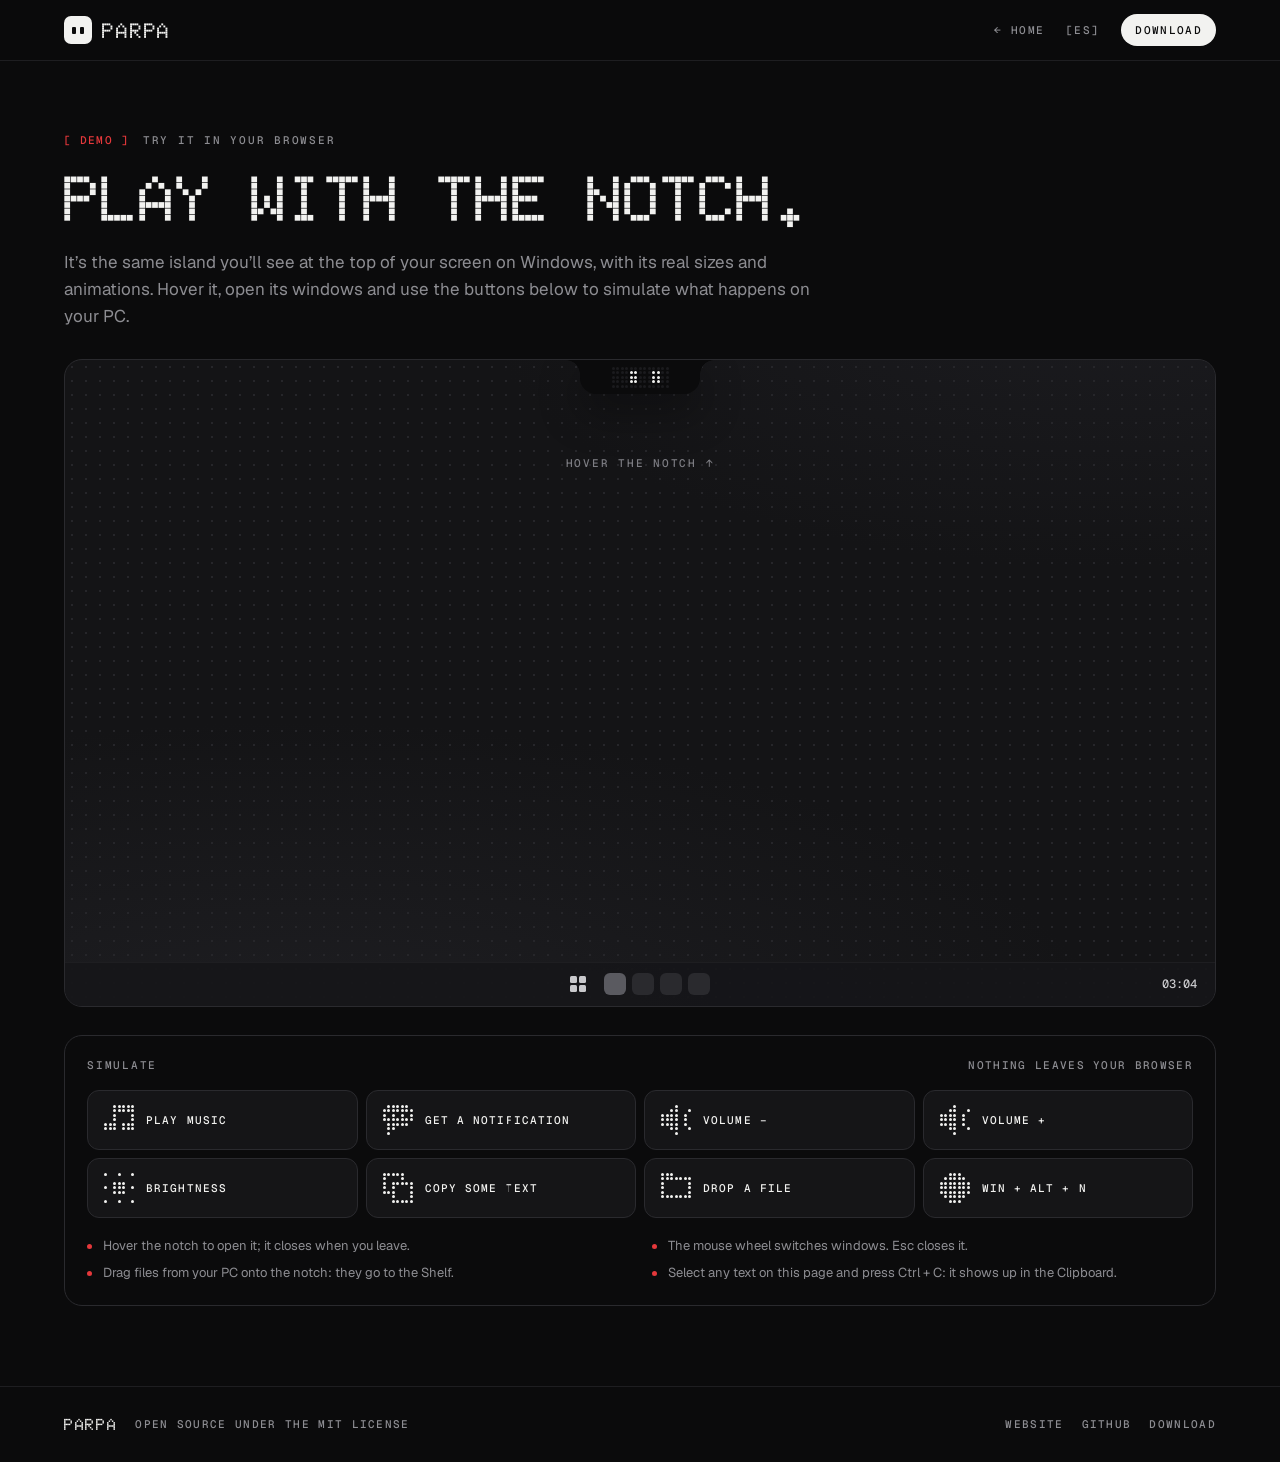
==== site/demo.html @ c59a9720 "Web: demo interactiva del notch (demo.html) Un escritorio con el notch que se puede usar en el naveg" ====
<!DOCTYPE html>
<html lang="es">
<head>
<meta charset="utf-8">
<meta name="viewport" content="width=device-width, initial-scale=1">
<title>Parpa · demo</title>
<meta name="description" content="Prueba Parpa en el navegador: pasa el ratón por el notch, abre sus ventanas y simula música, avisos y volumen.">
<meta name="theme-color" content="#0b0b0c">
<link rel="icon" href="assets/app.ico" sizes="any">
<link rel="icon" href="assets/app-32.png" type="image/png">
<link rel="preload" href="assets/fonts/Doto-Variable.ttf" as="font" type="font/ttf" crossorigin>
<link rel="preload" href="assets/fonts/GeistMono-Variable.ttf" as="font" type="font/ttf" crossorigin>
<link rel="stylesheet" href="styles.css">
<link rel="stylesheet" href="demo.css">
</head>
<body class="demo-body">

<header class="top">
  <div class="wrap top-row">
    <a class="brand" href="./" aria-label="Parpa"><span class="logo"><i></i><i></i></span><span class="wordmark">PARPA</span></a>
    <nav>
      <a class="anchor" href="./" data-t="nav_back">← INICIO</a>
      <button class="lang" type="button" id="lang">[EN]</button>
      <a class="pill" href="./#descargar" data-t="nav_download">DESCARGAR</a>
    </nav>
  </div>
</header>

<main class="wrap demo-main">
  <div class="demo-intro">
    <div class="section-head"><span class="index">[ DEMO ]</span><span class="eyebrow" data-t="eyebrow">PRUÉBALO EN EL NAVEGADOR</span></div>
    <h1 class="demo-title" data-t="title">Juega con el notch.</h1>
    <p class="demo-lead" data-t="lead">Es la misma isla que verás arriba de tu pantalla en Windows, con sus medidas y animaciones. Pasa el ratón por encima, abre sus ventanas y usa los botones de abajo para simular lo que pasa en tu PC.</p>
  </div>

  <div class="desk" id="desk">
    <div class="wallpaper"></div>
    <div class="hint" id="hint"><span data-t="hint">PASA EL RATÓN POR EL NOTCH</span> ↑</div>

    <div class="n-wrap" id="nwrap">
      <div class="n-hit" id="nhit"></div>
      <div class="n-shape" id="nshape">
        <div class="n-ear n-ear-l"></div>
        <div class="n-ear n-ear-r"></div>
        <div class="n-body" id="nbody"><div class="n-content" id="ncontent"></div></div>
      </div>
    </div>

    <div class="dropzone" id="dropzone"></div>
    <div class="flash" id="flash"></div>

    <div class="taskbar-d">
      <span class="tb-start"><i></i><i></i><i></i><i></i></span>
      <span class="tb-apps"><i class="on"></i><i></i><i></i><i></i></span>
      <span class="tb-clock" id="tbclock">20:30</span>
    </div>
  </div>

  <div class="panel">
    <div class="panel-head">
      <span class="eyebrow" data-t="simulate">SIMULAR</span>
      <span class="mono-s" data-t="local">NADA SALE DE TU NAVEGADOR</span>
    </div>
    <div class="panel-grid">
      <button class="sim" data-sim="music"><span class="g" data-g="musica"></span><span id="sim-music" data-t="sim_play">PONER MÚSICA</span></button>
      <button class="sim" data-sim="notify"><span class="g" data-g="mensaje"></span><span data-t="sim_notify">RECIBIR UN AVISO</span></button>
      <button class="sim" data-sim="voldown"><span class="g" data-g="sonido"></span><span data-t="sim_voldown">VOLUMEN −</span></button>
      <button class="sim" data-sim="volup"><span class="g" data-g="sonido"></span><span data-t="sim_volup">VOLUMEN +</span></button>
      <button class="sim" data-sim="bright"><span class="g" data-g="brillo"></span><span data-t="sim_bright">BRILLO</span></button>
      <button class="sim" data-sim="copy"><span class="g" data-g="copias"></span><span data-t="sim_copy">COPIAR UN TEXTO</span></button>
      <button class="sim" data-sim="file"><span class="g" data-g="bandeja"></span><span data-t="sim_file">SOLTAR UN ARCHIVO</span></button>
      <button class="sim" data-sim="toggle"><span class="g" data-g="inicio"></span><span data-t="sim_toggle">WIN + ALT + N</span></button>
    </div>
    <ul class="tips">
      <li data-t="tip1">Pasa el ratón por el notch para abrirlo; al salir se cierra.</li>
      <li data-t="tip2">La rueda del ratón cambia de ventana. Esc lo cierra.</li>
      <li data-t="tip3">Arrastra archivos de tu PC hasta el notch: van a la Bandeja.</li>
      <li data-t="tip4">Selecciona cualquier texto de esta página y pulsa Ctrl + C: aparecerá en el Portapapeles.</li>
    </ul>
  </div>
</main>

<footer>
  <div class="wrap footer-row">
    <span class="wordmark">PARPA</span>
    <span class="mono-s" data-t="footer">CÓDIGO ABIERTO CON LICENCIA MIT</span>
    <span class="spacer"></span>
    <a href="./" data-t="footer_home">WEB</a>
    <a href="https://github.com/Xzorez/Parpa">GITHUB</a>
    <a href="./#descargar" data-t="footer_download">DESCARGAR</a>
  </div>
</footer>

<script src="demo.js"></script>
</body>
</html>
---- site/styles.css ----
/* Web de Parpa: estilo de la app (fondo casi negro, matriz de puntos, mono en mayúsculas, rojo solo para lo vivo). */

@font-face { font-family: Geist; src: url(assets/fonts/Geist-Variable.ttf) format("truetype"); font-weight: 100 900; font-display: swap; }
@font-face { font-family: "Geist Mono"; src: url(assets/fonts/GeistMono-Variable.ttf) format("truetype"); font-weight: 100 900; font-display: swap; }
@font-face { font-family: Doto; src: url(assets/fonts/Doto-Variable.ttf) format("truetype"); font-weight: 100 900; font-display: swap; }

/* Tokens oscuros de data/tokens.json */
:root {
  --bg: #0b0b0c;
  --card: #151517;
  --divider: #1e1e21;
  --glyph-off: #1d1d20;
  --border: #2a2a2e;
  --dot: #3a3a3f;
  --tertiary: #5a5a60;
  --muted: #7d7d83;
  --secondary: #8d8d92;
  --soft: #c9c9cc;
  --primary: #f2f2f0;
  --accent: #e5383b;
  --success: oklch(0.78 0.14 150);
  --mono: "Geist Mono", ui-monospace, monospace;
  --dots: Doto, ui-monospace, monospace;
  --ease: cubic-bezier(.3, 1.2, .5, 1);
}

* { box-sizing: border-box; }
html { scroll-behavior: smooth; scroll-padding-top: 72px; }
body { margin: 0; background: var(--bg); color: var(--primary); font-family: Geist, "Segoe UI Variable", system-ui, sans-serif; -webkit-font-smoothing: antialiased; }
a { color: inherit; text-decoration: none; }
::selection { background: var(--accent); color: var(--primary); }
a:focus-visible, button:focus-visible { outline: 1px solid var(--primary); outline-offset: 4px; }

.wrap { max-width: 1200px; width: 100%; margin: 0 auto; padding-left: 24px; padding-right: 24px; }
.mono-s { font: 500 11px var(--mono); letter-spacing: .12em; text-transform: uppercase; color: var(--secondary); }
.spacer { flex: 1; }
.dotgrid { background-image: radial-gradient(circle, var(--glyph-off) 1.2px, transparent 1.6px); background-size: 16px 16px; }

/* Botones píldora */
.buttons { display: flex; flex-wrap: wrap; gap: 10px; }
.btn { font: 500 12px var(--mono); letter-spacing: .1em; padding: 15px 22px; border-radius: 999px; border: 1px solid transparent; transition: background .2s, color .2s, border-color .2s; }
.btn-light { background: var(--primary); color: var(--bg); }
.btn-light:hover { background: var(--soft); }
.btn-line { border-color: var(--border); color: var(--primary); }
.btn-line:hover { border-color: var(--primary); }
.btn-dark { background: var(--bg); color: var(--primary); }
.btn-dark:hover { background: #2a2a2e; }
.btn-line-dark { border-color: #cfccc4; color: var(--bg); }
.btn-line-dark:hover { border-color: var(--bg); }

/* Cabecera */
.top { position: sticky; top: 0; z-index: 10; background: rgba(11, 11, 12, .86); backdrop-filter: blur(12px); -webkit-backdrop-filter: blur(12px); border-bottom: 1px solid var(--divider); }
.top-row { height: 60px; display: flex; align-items: center; gap: 16px; }
.brand { display: flex; align-items: center; gap: 10px; margin-right: auto; }
.logo { width: 28px; height: 28px; border-radius: 7px; background: var(--primary); display: flex; align-items: center; justify-content: center; gap: 4px; }
.logo i { width: 4px; height: 7px; border-radius: 1px; background: var(--bg); }
.wordmark { font: 900 21px var(--dots); letter-spacing: .04em; }
nav { display: flex; align-items: center; gap: 22px; font: 500 11px var(--mono); letter-spacing: .12em; color: var(--secondary); }
nav .anchor:hover, .lang:hover { color: var(--primary); }
.lang { background: none; border: 0; padding: 0; font: inherit; letter-spacing: inherit; color: inherit; cursor: pointer; }
nav .pill { padding: 9px 14px; border-radius: 999px; background: var(--primary); color: var(--bg); }
nav .pill:hover { background: var(--soft); }

/* Portada */
.hero { border-bottom: 1px solid var(--divider); }
.hero-grid { padding-top: clamp(48px, 8vw, 96px); padding-bottom: 48px; display: grid; grid-template-columns: minmax(0, 1fr) minmax(0, 1.05fr); gap: clamp(32px, 5vw, 64px); align-items: center; }
.hero-text { display: flex; flex-direction: column; gap: 24px; }
.tag { display: inline-flex; align-items: center; gap: 10px; font: 500 11px var(--mono); letter-spacing: .14em; color: var(--secondary); }
.tag span:last-child { text-wrap: balance; }
.live { width: 7px; height: 7px; border-radius: 50%; background: var(--accent); box-shadow: 0 0 10px var(--accent); animation: blink 1.6s steps(1) infinite; }
@keyframes blink { 50% { opacity: .25; } }
h1 { margin: 0; font: 900 clamp(40px, 5.6vw, 76px)/.98 var(--dots); letter-spacing: -.01em; text-transform: uppercase; text-wrap: balance; }
.lead { margin: 0; max-width: 520px; font-size: clamp(16px, 1.4vw, 18px); line-height: 1.55; color: var(--secondary); text-wrap: pretty; }

/* Demo: escritorio oscuro con el notch */
.demo { display: flex; flex-direction: column; gap: 14px; }
.try { margin-left: auto; padding: 7px 12px; border-radius: 999px; border: 1px solid var(--border); font: 500 10px var(--mono); letter-spacing: .12em; color: var(--primary); white-space: nowrap; transition: border-color .2s, background .2s; }
.try:hover { border-color: var(--accent); background: var(--card); }
.frame { background: #000; border: 1px solid var(--border); border-radius: 20px; padding: 10px; }
.screen { position: relative; aspect-ratio: 16 / 10; border-radius: 12px; overflow: hidden; background-color: #1c1c1f; background-image: radial-gradient(circle, #2e2e33 1px, transparent 1.4px); background-size: 12px 12px; }
.notch { position: absolute; top: 0; left: 50%; transform: translateX(-50%) scale(var(--scale, 1)); transform-origin: 50% 0; width: 120px; height: 34px; transition: all .45s var(--ease); }
.ear { position: absolute; top: 0; width: 16px; height: 14px; }
.ear-l { left: -14px; background: radial-gradient(circle 14px at 0 100%, transparent 13.5px, var(--bg) 14px); }
.ear-r { right: -14px; background: radial-gradient(circle 14px at 100% 100%, transparent 13.5px, var(--bg) 14px); }
.body { position: absolute; inset: 0; background: var(--bg); color: var(--primary); border-radius: 0 0 16px 16px; overflow: hidden; text-align: left; transition: border-radius .45s var(--ease); box-shadow: 0 0 0 1px #1a1a1d; }
.state[hidden] { display: none !important; }
.state { animation: fade .3s ease-out both; }
@keyframes fade { from { opacity: 0; } to { opacity: 1; } }
.st-idle { height: 34px; display: flex; align-items: center; justify-content: center; }
.st-music { height: 34px; display: flex; align-items: center; gap: 10px; padding: 0 14px 2px 12px; white-space: nowrap; }
.st-peek { width: 420px; padding: 10px 16px 12px; display: flex; flex-direction: column; gap: 8px; }
.st-osd { height: 40px; display: flex; align-items: center; gap: 12px; padding: 0 16px 2px; white-space: nowrap; }
.grid { display: grid; }
.grid i { display: block; border-radius: 50%; }
.g13 { grid-template-columns: repeat(13, 3px); gap: 1.5px; }
.g13 i { width: 3px; height: 3px; }
.g7s { grid-template-columns: repeat(7, 2px); gap: 1px; }
.g7s i { width: 2px; height: 2px; }
.g7l { grid-template-columns: repeat(7, 5px); gap: 2px; }
.g7l i { width: 5px; height: 5px; }
.label { font: 500 10px var(--mono); letter-spacing: .1em; }
.muted { color: var(--secondary); }
.flex1 { flex: 1; }
.eq { display: flex; gap: 2px; align-items: flex-end; height: 12px; }
.eq i { width: 3px; border-radius: 1px; background: var(--primary); transition: height .15s; }
.peek-head { display: flex; align-items: center; gap: 10px; }
.peek-when { font: 9px var(--mono); color: var(--tertiary); }
.peek-text { font-size: 13px; line-height: 1.35; }
.peek-actions { display: flex; gap: 6px; justify-content: flex-end; }
.chip { font: 500 10px var(--mono); letter-spacing: .06em; padding: 6px 10px; border-radius: 999px; border: 1px solid var(--border); color: var(--secondary); }
.chip-on { background: var(--primary); border-color: var(--primary); color: var(--bg); }
.osd-text { display: flex; flex-direction: column; gap: 1px; }
.osd-sub { font: 9px var(--mono); color: var(--secondary); }
.bars { flex: 1; display: flex; gap: 3px; align-items: flex-end; justify-content: flex-end; }
.bars i { width: 4px; border-radius: 2px; }
.osd-value { font: 700 15px var(--dots); min-width: 40px; text-align: right; }
.taskbar { position: absolute; left: 0; right: 0; bottom: 0; height: 9%; min-height: 26px; background: rgba(20, 20, 22, .92); border-top: 1px solid var(--divider); display: flex; align-items: center; justify-content: center; gap: 6px; }
.taskbar i { width: 16px; height: 16px; border-radius: 4px; background: var(--border); }
.taskbar i:first-child { background: var(--primary); }
.demo-bar { display: flex; align-items: center; justify-content: space-between; gap: 12px; }
.dots { display: flex; gap: 6px; }
.dot { height: 6px; width: 6px; border-radius: 3px; background: var(--border); cursor: pointer; transition: width .3s var(--ease), background .3s; border: 0; padding: 0; }
.dot:hover { background: var(--tertiary); }
.dot.on { width: 22px; background: var(--accent); }

/* Franja de datos que se desliza en bucle (la pista se duplica en app.js) */
.ticker { position: relative; overflow: hidden; border-top: 1px solid var(--divider); background: var(--bg); -webkit-mask-image: linear-gradient(90deg, transparent, #000 8%, #000 92%, transparent); mask-image: linear-gradient(90deg, transparent, #000 8%, #000 92%, transparent); }
.ticker-track { display: flex; width: max-content; animation: marquee 48s linear infinite; }
.ticker:hover .ticker-track { animation-play-state: paused; }
.ticker-track > span { padding: 17px 36px; font: 500 11px var(--mono); letter-spacing: .14em; color: var(--muted); white-space: nowrap; border-right: 1px solid var(--divider); }
@keyframes marquee { to { transform: translateX(-50%); } }

/* Rejilla de puntos de la portada (canvas) */
.hero { position: relative; overflow: hidden; }
.field { position: absolute; inset: 0; width: 100%; height: 100%; display: block; }
.hero-grid, .ticker { position: relative; z-index: 1; }

/* Progreso del estado de la demo: el punto rojo se llena mientras dura */
.dot.on { position: relative; overflow: hidden; background: #3a1416; }
.dot.on::after { content: ""; position: absolute; inset: 0; background: var(--accent); transform-origin: left; animation: fill 2.6s linear both; }
.dots.paused .dot.on::after { animation: none; }
@keyframes fill { from { transform: scaleX(0); } to { transform: scaleX(1); } }

/* Entradas al hacer scroll */
.reveal { opacity: 0; transform: translateY(22px); transition: opacity .8s cubic-bezier(.2, .8, .2, 1), transform .8s cubic-bezier(.2, .8, .2, 1); transition-delay: var(--d, 0ms); }
.reveal.in { opacity: 1; transform: none; }

/* Glifos: cada punto se enciende con su propio retraso */
.g7l i { transition: background-color .18s ease; }
.app-icon .grid i, .logo i { transition: transform .12s ease; }
.blink .grid i, .logo.blink i { transform: scaleY(.15); }

/* Cursor de los titulares mientras se "descifran" */
.decoding::after { content: "_"; display: inline-block; width: 0; overflow: visible; color: var(--accent); animation: blink .5s steps(1) infinite; }

/* Secciones */
.section { padding: clamp(72px, 10vw, 120px) 0; border-bottom: 1px solid var(--divider); }
.section-head { display: flex; align-items: center; gap: 14px; margin-bottom: 20px; }
.index { font: 500 11px var(--mono); letter-spacing: .1em; color: var(--accent); }
.eyebrow { font: 500 11px var(--mono); letter-spacing: .16em; color: var(--secondary); }
h2 { margin: 0; max-width: 820px; font: 900 clamp(32px, 4.4vw, 58px)/1 var(--dots); text-transform: uppercase; letter-spacing: -.005em; text-wrap: balance; }
.section-lead { margin: 22px 0 0; max-width: 640px; font-size: 17px; line-height: 1.6; color: var(--secondary); text-wrap: pretty; }

/* Funciones: rejilla con líneas de 1 px */
.cells { margin-top: 56px; display: grid; grid-template-columns: repeat(3, 1fr); border-top: 1px solid var(--border); border-left: 1px solid var(--border); }
.cell { padding: 28px; border-right: 1px solid var(--border); border-bottom: 1px solid var(--border); display: flex; flex-direction: column; gap: 12px; transition: background .25s; }
.cell:hover { background: var(--card); }
.cell-top { display: flex; justify-content: space-between; align-items: flex-start; padding-bottom: 36px; }
.num { font: 500 11px var(--mono); letter-spacing: .1em; color: var(--tertiary); }
.cell h3 { margin: 0; font: 600 19px Geist, sans-serif; letter-spacing: -.01em; }
.cell p { margin: 0; font-size: 14px; line-height: 1.55; color: var(--secondary); text-wrap: pretty; }

/* Privacidad: los ceros en matriz de puntos */
.section-alt { background-color: #08080a; }
.zeros { margin-top: 56px; display: grid; grid-template-columns: repeat(4, 1fr); gap: 1px; background: var(--border); border: 1px solid var(--border); }
.zero { background: #08080a; padding: 28px; display: flex; flex-direction: column; gap: 10px; }
.big { font: 900 clamp(72px, 9vw, 120px)/.9 var(--dots); color: var(--primary); }
.big small { font-size: .45em; color: var(--secondary); }
.zero-title { font: 500 12px var(--mono); letter-spacing: .14em; margin-top: 6px; }
.zero-desc { font-size: 14px; line-height: 1.5; color: var(--secondary); }
.text-link { display: inline-block; margin-top: 28px; font: 500 11px var(--mono); letter-spacing: .14em; color: var(--secondary); border-bottom: 1px solid var(--border); padding-bottom: 4px; transition: color .2s, border-color .2s; }
.text-link:hover { color: var(--primary); border-color: var(--primary); }

/* Ficha técnica */
.specs-grid { display: grid; grid-template-columns: minmax(0, .9fr) minmax(0, 1.1fr); gap: 48px; align-items: start; }
.specs { margin: 0; border-top: 1px solid var(--border); }
.specs div { display: grid; grid-template-columns: 160px 1fr; gap: 16px; padding: 16px 0; border-bottom: 1px solid var(--border); }
.specs dt { font: 500 11px var(--mono); letter-spacing: .14em; color: var(--tertiary); padding-top: 3px; }
.specs dd { margin: 0; font-size: 15px; line-height: 1.5; }
kbd { font: 500 12px var(--mono); padding: 2px 7px; border: 1px solid var(--border); border-bottom-width: 2px; border-radius: 5px; background: var(--card); }

/* Descarga: tarjeta clara, el único bloque invertido */
#descargar { border-bottom: 0; }
.download { background: var(--primary); color: var(--bg); border-radius: 28px; padding: clamp(32px, 6vw, 72px); display: flex; flex-direction: column; align-items: center; gap: 26px; text-align: center; background-image: radial-gradient(circle, #dcdad4 1.2px, transparent 1.6px); background-size: 16px 16px; }
.download-head { display: flex; gap: 14px; align-items: center; }
.download .eyebrow { color: #6b675f; }
.app-icon { width: 92px; height: 92px; border-radius: 22%; background: var(--bg); display: flex; align-items: center; justify-content: center; box-shadow: 0 20px 50px rgba(0, 0, 0, .25); }
.app-icon .grid { width: 56%; grid-template-columns: repeat(7, 1fr); gap: 6%; }
.app-icon .grid i { aspect-ratio: 1; }
.download h2 { color: var(--bg); text-align: center; }
.download .buttons { justify-content: center; }
.terminal { display: flex; align-items: center; gap: 12px; flex-wrap: wrap; justify-content: center; }
.terminal .mono-s { color: #6b675f; }
.copy { display: flex; align-items: center; gap: 12px; background: var(--bg); color: var(--primary); border: 0; border-radius: 12px; padding: 12px 16px; cursor: pointer; font: 500 14px var(--mono); }
.prompt { color: var(--accent); }
.copy-state { font: 500 10px var(--mono); letter-spacing: .1em; color: var(--secondary); transition: color .2s; }
.copy.done .copy-state { color: var(--success); }
.note { margin: 0; max-width: 560px; font-size: 13px; line-height: 1.55; color: #6b675f; text-wrap: pretty; }

/* Pie */
footer { border-top: 1px solid var(--divider); }
.footer-row { padding-top: 28px; padding-bottom: 28px; display: flex; flex-wrap: wrap; align-items: center; gap: 18px; font: 500 11px var(--mono); letter-spacing: .12em; color: var(--secondary); }
.footer-row a:hover { color: var(--primary); }
.footer-row .wordmark { font-size: 16px; color: var(--primary); letter-spacing: .04em; }

/* Tablet y móvil */
@media (max-width: 900px) {
  .hero-grid, .specs-grid { grid-template-columns: 1fr; }
  .cells { grid-template-columns: repeat(2, 1fr); }
  .zeros { grid-template-columns: repeat(2, 1fr); }
}
@media (max-width: 600px) {
  nav { gap: 14px; }
  nav .anchor { display: none; }
  .cells, .zeros { grid-template-columns: 1fr; }
  .cell { min-height: 0; }
  .specs div { grid-template-columns: 1fr; gap: 4px; }
  .ticker-track > span { padding: 15px 24px; }
}

@media (prefers-reduced-motion: reduce) {
  html { scroll-behavior: auto; }
  .notch, .body, .eq i, .dot, .state, .live, .ticker-track, .dot.on::after, .reveal { transition: none; animation: none; }
  .reveal { opacity: 1; transform: none; }
  .ticker-track { flex-wrap: wrap; width: auto; }
}
---- site/demo.css ----
/* Demo interactiva del notch: medidas, radios y tiempos de data/tokens.json. */

.demo-main { padding-top: clamp(40px, 6vw, 72px); padding-bottom: 80px; display: flex; flex-direction: column; gap: 28px; }
.demo-intro { max-width: 760px; }
.demo-title { margin: 0; font: 900 clamp(36px, 5vw, 64px)/1 var(--dots); text-transform: uppercase; }
.demo-lead { margin: 18px 0 0; font-size: 17px; line-height: 1.6; color: var(--secondary); text-wrap: pretty; }

/* Escritorio */
.desk { position: relative; width: 100%; aspect-ratio: 16 / 9; min-height: 560px; border: 1px solid var(--border); border-radius: 18px; overflow: hidden; background: #141416; user-select: none; }
.wallpaper { position: absolute; inset: 0; background-image: radial-gradient(circle, #26262a 1.1px, transparent 1.5px), radial-gradient(120% 90% at 20% 110%, #1f1f23 0%, transparent 60%), radial-gradient(90% 70% at 90% -10%, #1b1b1f 0%, transparent 60%); background-size: 14px 14px, auto, auto; }
.hint { position: absolute; top: 96px; left: 50%; transform: translateX(-50%); font: 500 11px var(--mono); letter-spacing: .16em; color: var(--muted); white-space: nowrap; transition: opacity .4s; animation: nudge 1.8s ease-in-out infinite; }
.hint.gone { opacity: 0; pointer-events: none; }
@keyframes nudge { 50% { transform: translate(-50%, -6px); } }
.taskbar-d { position: absolute; left: 0; right: 0; bottom: 0; height: 44px; background: rgba(22, 22, 25, .9); border-top: 1px solid var(--divider); display: flex; align-items: center; justify-content: center; }
.tb-start, .tb-apps { display: flex; gap: 6px; }
.tb-start { display: grid; grid-template-columns: repeat(2, 7px); gap: 2px; margin-right: 18px; }
.tb-start i { width: 7px; height: 7px; border-radius: 1.5px; background: var(--soft); }
.tb-apps i { width: 22px; height: 22px; border-radius: 6px; background: var(--border); }
.tb-apps i.on { background: var(--tertiary); }
.tb-clock { position: absolute; right: 18px; font: 500 12px var(--mono); color: var(--soft); }
.flash { position: absolute; left: 50%; bottom: 64px; transform: translate(-50%, 10px); padding: 9px 14px; border-radius: 999px; background: var(--primary); color: var(--bg); font: 500 11px var(--mono); letter-spacing: .1em; opacity: 0; pointer-events: none; transition: opacity .25s, transform .25s; white-space: nowrap; }
.flash.on { opacity: 1; transform: translate(-50%, 0); }
.dropzone { position: absolute; inset: 0; pointer-events: none; border: 2px dashed transparent; border-radius: 18px; transition: border-color .2s; }
.desk.dragging .dropzone { border-color: var(--border); }

/* Notch: forma, orejas cóncavas y contenido anclado arriba */
.n-wrap { position: absolute; top: 0; left: 50%; transform: translateX(-50%) scale(var(--ns, 1)); transform-origin: 50% 0; z-index: 2; }
.n-shape { position: relative; width: 120px; height: 34px; transition: width .45s cubic-bezier(.3, 1.2, .5, 1), height .45s cubic-bezier(.3, 1.2, .5, 1); }
.n-hit { position: absolute; left: -20px; right: -20px; top: 0; bottom: -6px; }
.n-ear { position: absolute; top: 0; width: 16px; height: 14px; }
.n-ear-l { left: -14px; background: radial-gradient(circle 14px at 0 100%, transparent 13.5px, var(--bg) 14px); }
.n-ear-r { right: -14px; background: radial-gradient(circle 14px at 100% 100%, transparent 13.5px, var(--bg) 14px); }
.n-body { position: absolute; inset: 0; background: var(--bg); color: var(--primary); border-radius: 0 0 16px 16px; overflow: hidden; transition: border-radius .45s cubic-bezier(.3, 1.2, .5, 1); box-shadow: 0 18px 40px rgba(0, 0, 0, .35); }
.n-content { position: absolute; top: 0; left: 50%; transform: translateX(-50%); }
.n-content.enter { animation: nfade .27s ease-out .18s both; }
@keyframes nfade { from { opacity: 0; transform: translateX(-50%) scale(.97); } to { opacity: 1; transform: translateX(-50%); } }

/* Glifos de puntos */
.gl { display: grid; grid-template-columns: repeat(7, var(--d)); gap: var(--g); }
.gl i { width: var(--d); height: var(--d); border-radius: 50%; }
.gl-s { --d: 2px; --g: 1px; }
.gl-m { --d: 3px; --g: 1.5px; }
.gl-l { --d: 4px; --g: 2px; }
.mascot { display: grid; grid-template-columns: repeat(13, 3px); gap: 1.5px; }
.mascot i { width: 3px; height: 3px; border-radius: 50%; background: #1b1b1e; }

/* Cerrado */
.c-idle { height: 34px; display: flex; align-items: center; justify-content: center; }
.c-row { height: 34px; display: flex; align-items: center; gap: 10px; padding: 0 14px 2px 12px; white-space: nowrap; }
.c-label { font: 500 10px var(--mono); letter-spacing: .1em; flex: 1; overflow: hidden; text-overflow: ellipsis; }
.c-sub { color: var(--secondary); }
.c-time { font: 700 14px var(--dots); }
.eq { display: flex; gap: 2px; align-items: flex-end; height: 12px; }
.eq i { width: 3px; border-radius: 1px; background: var(--primary); transition: height .15s; }
.c-min { height: 24px; display: flex; align-items: center; justify-content: center; }
.c-min i { width: 26px; height: 3px; border-radius: 2px; background: var(--border); }

/* Aviso */
.peek { padding: 10px 16px 12px; display: flex; flex-direction: column; gap: 8px; position: relative; height: 112px; }
.peek-h { display: flex; align-items: center; gap: 10px; }
.peek-h .c-label { color: var(--secondary); }
.peek-when { font: 9px var(--mono); color: var(--tertiary); }
.peek-b { font-size: 13px; line-height: 1.35; overflow: hidden; display: -webkit-box; -webkit-line-clamp: 2; -webkit-box-orient: vertical; }
.peek-a { display: flex; gap: 6px; justify-content: flex-end; margin-top: auto; }
.peek-bar { position: absolute; left: 16px; right: 16px; bottom: 0; height: 2px; background: var(--divider); overflow: hidden; }
.peek-bar i { position: absolute; inset: 0; background: var(--tertiary); transform-origin: left; animation: shrink var(--dur, 4.5s) linear both; }
.peek:hover .peek-bar i { animation-play-state: paused; }
@keyframes shrink { from { transform: scaleX(1); } to { transform: scaleX(0); } }

/* Píldoras dentro del notch */
.np { font: 500 10px var(--mono); letter-spacing: .06em; padding: 6px 10px; border-radius: 999px; border: 1px solid var(--border); background: transparent; color: var(--primary); cursor: pointer; transition: background .2s, transform .12s; }
.np:hover { background: var(--glyph-off); }
.np:active { transform: scale(.96); }
.np-on { background: var(--primary); border-color: var(--primary); color: var(--bg); }
.np-on:hover { background: var(--soft); }

/* Volumen / brillo */
.osd { height: 40px; display: flex; align-items: center; gap: 12px; padding: 0 16px 2px; white-space: nowrap; }
.osd-t { display: flex; flex-direction: column; gap: 1px; }
.osd-t span:last-child { font: 9px var(--mono); color: var(--secondary); }
.osd-bars { flex: 1; display: flex; gap: 3px; align-items: flex-end; justify-content: flex-end; }
.osd-bars i { width: 4px; border-radius: 2px; background: var(--border); transition: background .12s; }
.osd-bars i.on { background: var(--primary); }
.osd-v { font: 700 15px var(--dots); min-width: 42px; text-align: right; }

/* Soltar */
.drop { height: 84px; display: flex; align-items: center; justify-content: center; gap: 16px; }
.drop-t { display: flex; flex-direction: column; gap: 3px; }
.drop-t span:first-child { font: 500 11px var(--mono); letter-spacing: .12em; }
.drop-t span:last-child { font: 9px var(--mono); letter-spacing: .1em; color: var(--secondary); }

/* Abierto: cabecera */
.open { padding: 14px 18px 16px; display: flex; flex-direction: column; gap: 12px; }
.o-head { display: grid; grid-template-columns: 1fr auto 1fr; align-items: center; height: 20px; }
.o-title { display: flex; align-items: center; gap: 9px; font: 500 10px var(--mono); letter-spacing: .12em; }
.o-title .count { color: var(--secondary); margin-left: 4px; }
.o-menu { width: 30px; height: 22px; border-radius: 999px; border: 0; background: transparent; display: flex; align-items: center; justify-content: center; cursor: pointer; transition: background .2s; }
.o-menu:hover, .o-menu.on { background: var(--glyph-off); }
.o-clock { justify-self: end; font: 700 15px var(--dots); color: var(--soft); }

/* Tarjetas de Inicio */
.cards { display: grid; grid-template-columns: 1.5fr 1fr 1fr; gap: 8px; height: 122px; }
.card { background: var(--card); border-radius: 14px; padding: 11px 12px; display: flex; flex-direction: column; gap: 6px; min-width: 0; }
.card-l { font: 500 9px var(--mono); letter-spacing: .12em; color: var(--secondary); }
.m-top { display: flex; gap: 10px; align-items: center; }
.m-art { width: 42px; height: 42px; border-radius: 8px; flex: none; background: var(--art, linear-gradient(135deg, #e5383b, #6b1d2a)); display: flex; align-items: center; justify-content: center; }
.m-txt { min-width: 0; display: flex; flex-direction: column; gap: 3px; }
.m-title { font: 600 13px Geist, sans-serif; white-space: nowrap; overflow: hidden; text-overflow: ellipsis; }
.m-src { font: 500 9px var(--mono); letter-spacing: .12em; color: var(--secondary); }
.m-prog { display: flex; gap: 2px; margin-top: auto; }
.m-prog i { flex: 1; height: 3px; border-radius: 2px; background: var(--border); }
.m-prog i.on { background: var(--primary); }
.m-ctl { display: flex; align-items: center; justify-content: space-between; font: 500 9px var(--mono); color: var(--secondary); }
.m-btns { display: flex; gap: 2px; }
.m-btns button { width: 26px; height: 22px; border: 0; border-radius: 6px; background: transparent; color: var(--primary); font: 11px var(--mono); cursor: pointer; }
.m-btns button:hover { background: var(--glyph-off); }
.m-empty { margin: auto 0; display: flex; flex-direction: column; gap: 4px; }
.m-empty span:first-child { font: 600 13px Geist, sans-serif; }
.m-empty span:last-child { font-size: 11px; line-height: 1.35; color: var(--secondary); }
.f-time { font: 900 30px var(--dots); color: var(--tertiary); margin-top: 2px; }
.f-time.run { color: var(--primary); }
.card .np { align-self: flex-start; margin-top: auto; }
.s-row { display: grid; grid-template-columns: 34px 1fr 36px; align-items: center; gap: 6px; font: 500 9px var(--mono); letter-spacing: .1em; color: var(--secondary); }
.s-row b { font-weight: 500; color: var(--primary); text-align: right; }
.s-bar { display: flex; gap: 2px; }
.s-bar i { width: 3px; height: 3px; border-radius: 50%; background: var(--border); }
.s-bar i.on { background: var(--primary); }

/* Listas (Portapapeles, Tareas, Notas) */
.list { display: flex; flex-direction: column; overflow-y: auto; scrollbar-width: none; }
.list::-webkit-scrollbar { display: none; }
.row { display: grid; grid-template-columns: 26px 1fr auto; gap: 10px; align-items: center; min-height: 36px; padding: 0 10px; border-radius: 10px; cursor: pointer; transition: background .2s; }
.row:hover { background: var(--card); }
.row + .row { border-top: 1px solid var(--divider); }
.row:hover + .row { border-top-color: transparent; }
.idx { font: 500 10px var(--mono); color: var(--tertiary); }
.txt { font-size: 13px; white-space: nowrap; overflow: hidden; text-overflow: ellipsis; }
.meta { font: 500 9px var(--mono); letter-spacing: .1em; color: var(--tertiary); }
.done .txt { color: var(--tertiary); text-decoration: line-through; }
.check { width: 14px; height: 14px; border-radius: 50%; border: 1.5px solid var(--tertiary); }
.done .check { background: var(--success); border-color: var(--success); }
.input { width: 100%; height: 36px; border: 1px solid var(--border); border-radius: 10px; background: transparent; color: var(--primary); font: 13px Geist, sans-serif; padding: 0 12px; outline: none; transition: border-color .2s; }
.input:focus { border-color: var(--secondary); }
.input::placeholder { color: var(--tertiary); }
.empty { flex: 1; display: flex; flex-direction: column; align-items: center; justify-content: center; gap: 8px; text-align: center; border-radius: 14px; background-image: radial-gradient(circle, #2c2c31 1px, transparent 1.4px); background-size: 7px 7px; padding: 12px; }
.empty-t { font: 500 10px var(--mono); letter-spacing: .12em; }
.empty-s { font: 500 9px var(--mono); letter-spacing: .1em; color: var(--secondary); }
.allgood { font: 900 22px var(--dots); }
.green { color: var(--success); }
kbd.k { font: 500 9px var(--mono); padding: 1px 5px; border: 1px solid var(--border); border-radius: 4px; }

/* Bandeja */
.files { display: grid; grid-template-columns: repeat(4, 1fr); gap: 8px; }
.file { background: var(--card); border-radius: 12px; padding: 10px; display: flex; flex-direction: column; gap: 6px; min-width: 0; position: relative; }
.file-ext { font: 900 18px var(--dots); }
.file-n { font-size: 11px; white-space: nowrap; overflow: hidden; text-overflow: ellipsis; }
.file-s { font: 500 9px var(--mono); color: var(--secondary); }
.file-x { position: absolute; top: 6px; right: 6px; width: 18px; height: 18px; border-radius: 50%; border: 0; background: transparent; color: var(--secondary); cursor: pointer; font: 11px var(--mono); }
.file-x:hover { background: var(--border); color: var(--primary); }

/* Ajustes rápidos */
.tiles { display: grid; grid-template-columns: repeat(3, 1fr); gap: 8px; }
.tile { background: var(--card); border: 0; border-radius: 12px; padding: 11px 12px; display: flex; flex-direction: column; align-items: flex-start; gap: 10px; color: var(--primary); cursor: pointer; text-align: left; transition: background .2s, color .2s, transform .12s; }
.tile:active { transform: scale(.97); }
.tile span:nth-child(2) { font: 500 10px var(--mono); letter-spacing: .1em; }
.tile span:last-child { font: 500 9px var(--mono); letter-spacing: .1em; color: var(--secondary); }
.tile.on { background: var(--primary); color: var(--bg); }
.tile.on span:last-child { color: #5a5a60; }
.volrow { display: grid; grid-template-columns: auto 1fr auto; gap: 14px; align-items: center; background: var(--card); border-radius: 12px; padding: 10px 12px; }
.volrow .card-l { color: var(--primary); }
.vbars { display: flex; gap: 3px; align-items: flex-end; height: 18px; cursor: pointer; }
.vbars i { flex: 1; border-radius: 2px; background: var(--border); transition: background .12s, height .15s; }
.vbars i.on { background: var(--primary); }

/* Menú de burbujas */
.launcher { position: relative; height: 264px; }
.launcher .o-head { position: absolute; top: 14px; left: 18px; right: 18px; }
.l-pill { position: absolute; left: 50%; top: 104px; width: 116px; height: 56px; margin-left: -58px; border-radius: 999px; background: var(--card); border: 0; display: flex; align-items: center; justify-content: center; cursor: pointer; animation: pop .36s cubic-bezier(.3, 1.4, .5, 1) both; transition: background .2s; }
.l-pill:hover { background: #1c1c1f; }
.bub { position: absolute; width: 54px; height: 54px; margin: -27px 0 0 -27px; border-radius: 50%; border: 0; background: var(--card); display: flex; align-items: center; justify-content: center; cursor: pointer; animation: fly .36s cubic-bezier(.3, 1.4, .5, 1) both; animation-delay: var(--dl); transition: background .2s, transform .2s cubic-bezier(.3, 1.4, .5, 1); }
.bub:hover { background: #1c1c1f; transform: scale(1.08) translateY(-3px); }
.bub-l { position: absolute; top: 62px; left: 50%; transform: translateX(-50%); font: 500 9px var(--mono); letter-spacing: .12em; color: var(--secondary); white-space: nowrap; opacity: 0; transition: opacity .2s; pointer-events: none; }
.bub:hover .bub-l { opacity: 1; }
.badge { position: absolute; top: 4px; right: 4px; min-width: 16px; height: 16px; padding: 0 4px; border-radius: 8px; background: var(--primary); color: var(--bg); font: 700 10px var(--dots); display: flex; align-items: center; justify-content: center; }
@keyframes pop { from { transform: scale(.6); opacity: 0; } to { transform: none; opacity: 1; } }
@keyframes fly { from { transform: translate(var(--fx), var(--fy)) scale(.4); opacity: 0; } to { transform: none; opacity: 1; } }

/* Panel de simulación */
.panel { border: 1px solid var(--border); border-radius: 18px; padding: 22px; display: flex; flex-direction: column; gap: 18px; }
.panel-head { display: flex; justify-content: space-between; align-items: center; gap: 12px; flex-wrap: wrap; }
.panel-grid { display: grid; grid-template-columns: repeat(4, 1fr); gap: 8px; }
.sim { display: flex; align-items: center; gap: 12px; padding: 14px 16px; border-radius: 12px; border: 1px solid var(--border); background: var(--card); color: var(--primary); font: 500 11px var(--mono); letter-spacing: .1em; cursor: pointer; text-align: left; transition: background .2s, border-color .2s, transform .12s; }
.sim:hover { border-color: var(--secondary); }
.sim:active { transform: scale(.98); }
.sim.on { border-color: var(--accent); }
.sim .g { flex: none; }
.tips { margin: 0; padding: 0; list-style: none; display: grid; grid-template-columns: repeat(2, 1fr); gap: 8px 24px; }
.tips li { font-size: 13px; line-height: 1.5; color: var(--secondary); padding-left: 16px; position: relative; }
.tips li::before { content: ""; position: absolute; left: 0; top: 8px; width: 5px; height: 5px; border-radius: 50%; background: var(--accent); }

@media (max-width: 900px) {
  .panel-grid { grid-template-columns: repeat(2, 1fr); }
  .tips { grid-template-columns: 1fr; }
}
@media (max-width: 600px) {
  .desk { aspect-ratio: auto; height: 400px; min-height: 0; }
  .sim { padding: 12px; font-size: 10px; }
}
@media (prefers-reduced-motion: reduce) {
  .n-shape, .n-body { transition-duration: .15s; transition-timing-function: ease; }
  .n-content.enter, .bub, .l-pill, .hint { animation: none; }
}
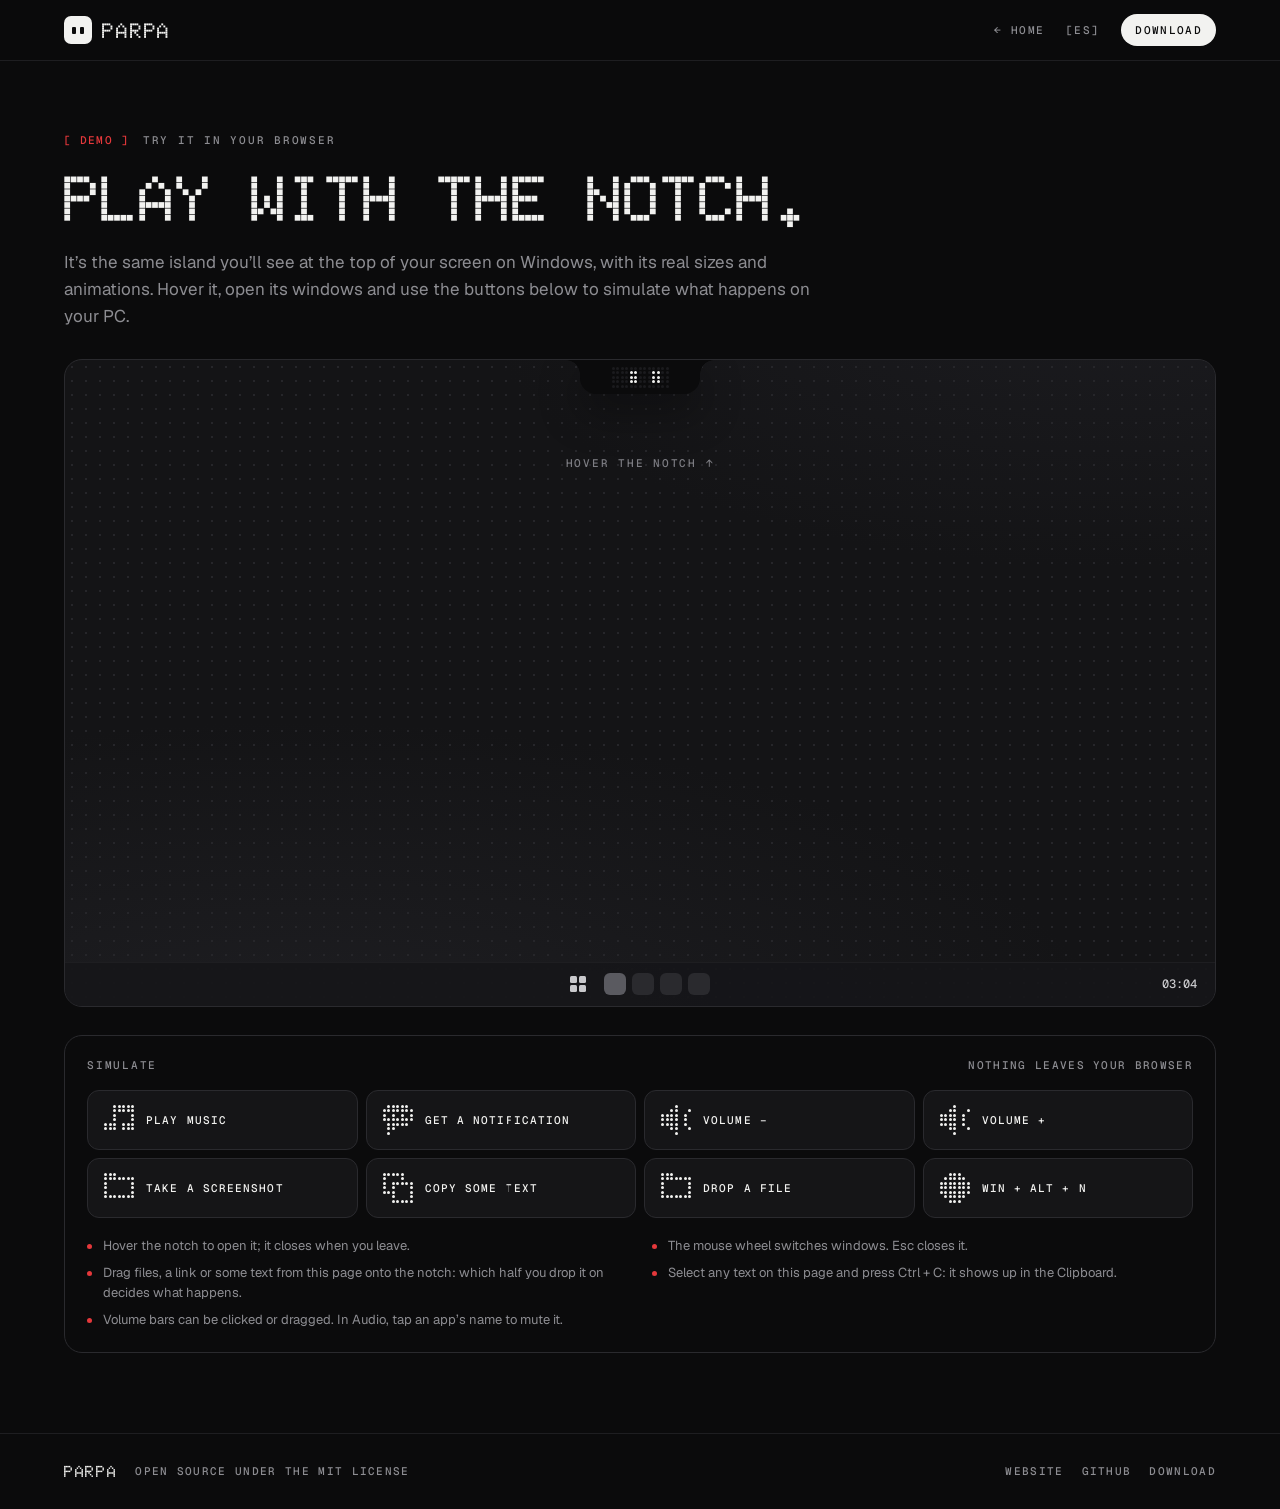
==== commit 388aca7a: "Web: novedades de la 1.0.5 y demo con Audio, volumen y acciones al soltar - Funciones: capturas y ac" ====
--- a/site/demo.html
+++ b/site/demo.html
@@ -66,7 +66,7 @@
       <button class="sim" data-sim="notify"><span class="g" data-g="mensaje"></span><span data-t="sim_notify">RECIBIR UN AVISO</span></button>
       <button class="sim" data-sim="voldown"><span class="g" data-g="sonido"></span><span data-t="sim_voldown">VOLUMEN −</span></button>
       <button class="sim" data-sim="volup"><span class="g" data-g="sonido"></span><span data-t="sim_volup">VOLUMEN +</span></button>
-      <button class="sim" data-sim="bright"><span class="g" data-g="brillo"></span><span data-t="sim_bright">BRILLO</span></button>
+      <button class="sim" data-sim="shot"><span class="g" data-g="bandeja"></span><span data-t="sim_shot">HACER UNA CAPTURA</span></button>
       <button class="sim" data-sim="copy"><span class="g" data-g="copias"></span><span data-t="sim_copy">COPIAR UN TEXTO</span></button>
       <button class="sim" data-sim="file"><span class="g" data-g="bandeja"></span><span data-t="sim_file">SOLTAR UN ARCHIVO</span></button>
       <button class="sim" data-sim="toggle"><span class="g" data-g="inicio"></span><span data-t="sim_toggle">WIN + ALT + N</span></button>
@@ -74,8 +74,9 @@
     <ul class="tips">
       <li data-t="tip1">Pasa el ratón por el notch para abrirlo; al salir se cierra.</li>
       <li data-t="tip2">La rueda del ratón cambia de ventana. Esc lo cierra.</li>
-      <li data-t="tip3">Arrastra archivos de tu PC hasta el notch: van a la Bandeja.</li>
+      <li data-t="tip3">Arrastra archivos, un enlace o un texto de esta página hasta el notch: según en qué mitad lo sueltes, hace una cosa u otra.</li>
       <li data-t="tip4">Selecciona cualquier texto de esta página y pulsa Ctrl + C: aparecerá en el Portapapeles.</li>
+      <li data-t="tip5">Las barras de volumen se pulsan o se arrastran. En Audio, toca el nombre de una app para silenciarla.</li>
     </ul>
   </div>
 </main>
--- a/site/demo.css
+++ b/site/demo.css
@@ -49,7 +49,6 @@
 .c-row { height: 34px; display: flex; align-items: center; gap: 10px; padding: 0 14px 2px 12px; white-space: nowrap; }
 .c-label { font: 500 10px var(--mono); letter-spacing: .1em; flex: 1; overflow: hidden; text-overflow: ellipsis; }
 .c-sub { color: var(--secondary); }
-.c-time { font: 700 14px var(--dots); }
 .eq { display: flex; gap: 2px; align-items: flex-end; height: 12px; }
 .eq i { width: 3px; border-radius: 1px; background: var(--primary); transition: height .15s; }
 .c-min { height: 24px; display: flex; align-items: center; justify-content: center; }
@@ -99,7 +98,7 @@
 .o-clock { justify-self: end; font: 700 15px var(--dots); color: var(--soft); }
 
 /* Tarjetas de Inicio */
-.cards { display: grid; grid-template-columns: 1.5fr 1fr 1fr; gap: 8px; height: 122px; }
+.cards { display: grid; grid-template-columns: 1.5fr 1fr; gap: 8px; height: 146px; }
 .card { background: var(--card); border-radius: 14px; padding: 11px 12px; display: flex; flex-direction: column; gap: 6px; min-width: 0; }
 .card-l { font: 500 9px var(--mono); letter-spacing: .12em; color: var(--secondary); }
 .m-top { display: flex; gap: 10px; align-items: center; }
@@ -117,8 +116,6 @@
 .m-empty { margin: auto 0; display: flex; flex-direction: column; gap: 4px; }
 .m-empty span:first-child { font: 600 13px Geist, sans-serif; }
 .m-empty span:last-child { font-size: 11px; line-height: 1.35; color: var(--secondary); }
-.f-time { font: 900 30px var(--dots); color: var(--tertiary); margin-top: 2px; }
-.f-time.run { color: var(--primary); }
 .card .np { align-self: flex-start; margin-top: auto; }
 .s-row { display: grid; grid-template-columns: 34px 1fr 36px; align-items: center; gap: 6px; font: 500 9px var(--mono); letter-spacing: .1em; color: var(--secondary); }
 .s-row b { font-weight: 500; color: var(--primary); text-align: right; }
@@ -168,9 +165,36 @@
 .tile.on span:last-child { color: #5a5a60; }
 .volrow { display: grid; grid-template-columns: auto 1fr auto; gap: 14px; align-items: center; background: var(--card); border-radius: 12px; padding: 10px 12px; }
 .volrow .card-l { color: var(--primary); }
-.vbars { display: flex; gap: 3px; align-items: flex-end; height: 18px; cursor: pointer; }
-.vbars i { flex: 1; border-radius: 2px; background: var(--border); transition: background .12s, height .15s; }
+/* Barras de volumen: pulsar fija el valor, arrastrar sube o baja (5 % por barra) */
+.vbars { display: flex; gap: 3px; align-items: center; height: 18px; cursor: pointer; touch-action: none; padding-left: 6px; margin-left: -6px; }
+.vbars i { flex: 1; border-radius: 2px; background: var(--border); transition: background .12s, height .12s; }
 .vbars i.on { background: var(--primary); }
+
+/* Música: volumen de la app que suena */
+.m-vol { display: grid; grid-template-columns: auto 1fr 34px; gap: 8px; align-items: center; font: 500 9px var(--mono); letter-spacing: .1em; color: var(--secondary); }
+.m-vol .vbars { height: 12px; gap: 2px; }
+.m-vol span:last-child { text-align: right; }
+
+/* Audio */
+.a-top { display: grid; grid-template-columns: 1fr 150px; gap: 8px; }
+.a-out { gap: 10px; }
+.seg { display: flex; gap: 4px; }
+.seg button { flex: 1; height: 26px; border: 0; border-radius: 8px; background: var(--glyph-off); color: var(--secondary); font: 500 9px var(--mono); letter-spacing: .1em; cursor: pointer; transition: background .2s, color .2s; }
+.seg button.on { background: var(--primary); color: var(--bg); }
+.a-mic { justify-content: space-between; }
+.a-apps { display: flex; flex-direction: column; }
+.a-row { display: grid; grid-template-columns: 1fr 150px 44px; gap: 14px; align-items: center; min-height: 30px; padding: 0 4px; border-top: 1px solid var(--divider); transition: opacity .2s; }
+.a-row .txt { cursor: pointer; }
+.a-row .vbars { height: 14px; gap: 2px; }
+.a-row .meta { text-align: right; }
+.a-row.muted { opacity: .5; }
+
+/* Soltar en dos zonas (la mitad bajo el ratón) */
+.dz { height: 84px; display: grid; grid-auto-flow: column; grid-auto-columns: 1fr; gap: 8px; padding: 10px; }
+.dz-z { display: flex; align-items: center; justify-content: center; gap: 10px; border-radius: 14px; font: 500 10px var(--mono); letter-spacing: .12em; color: var(--tertiary); background-image: radial-gradient(circle, var(--border) 1px, transparent 1.4px); background-size: 7px 7px; transition: color .15s; }
+.dz-z .gl { opacity: .45; transition: opacity .15s; }
+.dz-z.on { color: var(--primary); background-image: radial-gradient(circle, var(--tertiary) 1px, transparent 1.4px); }
+.dz-z.on .gl { opacity: 1; }
 
 /* Menú de burbujas */
 .launcher { position: relative; height: 264px; }
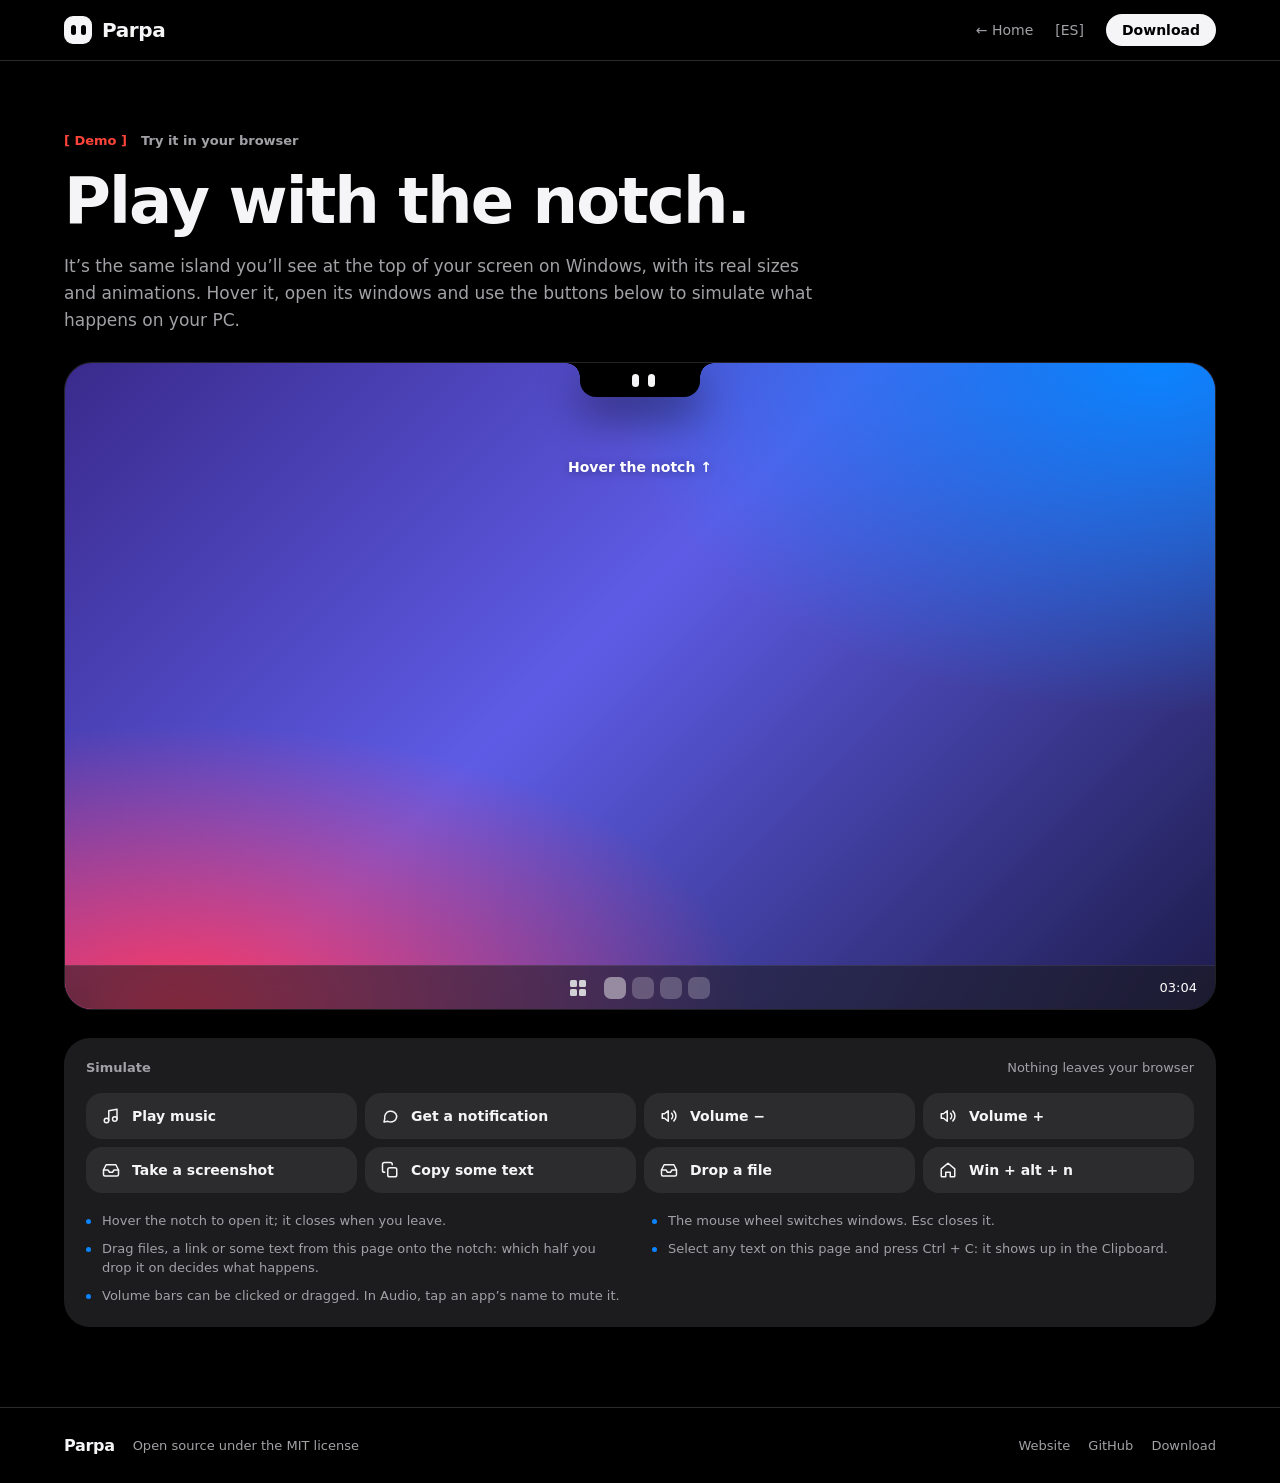
==== commit a29453e8: "Rediseño estilo isla: la app, la web y la demo - Paleta negra con tarjetas grises redondeadas y acen" ====
--- a/site/demo.html
+++ b/site/demo.html
@@ -8,8 +8,6 @@
 <meta name="theme-color" content="#0b0b0c">
 <link rel="icon" href="assets/app.ico" sizes="any">
 <link rel="icon" href="assets/app-32.png" type="image/png">
-<link rel="preload" href="assets/fonts/Doto-Variable.ttf" as="font" type="font/ttf" crossorigin>
-<link rel="preload" href="assets/fonts/GeistMono-Variable.ttf" as="font" type="font/ttf" crossorigin>
 <link rel="stylesheet" href="styles.css">
 <link rel="stylesheet" href="demo.css">
 </head>
@@ -17,25 +15,25 @@
 
 <header class="top">
   <div class="wrap top-row">
-    <a class="brand" href="./" aria-label="Parpa"><span class="logo"><i></i><i></i></span><span class="wordmark">PARPA</span></a>
+    <a class="brand" href="./" aria-label="Parpa"><span class="logo"><i></i><i></i></span><span class="wordmark">Parpa</span></a>
     <nav>
-      <a class="anchor" href="./" data-t="nav_back">← INICIO</a>
+      <a class="anchor" href="./" data-t="nav_back">← Inicio</a>
       <button class="lang" type="button" id="lang">[EN]</button>
-      <a class="pill" href="./#descargar" data-t="nav_download">DESCARGAR</a>
+      <a class="pill" href="./#descargar" data-t="nav_download">Descargar</a>
     </nav>
   </div>
 </header>
 
 <main class="wrap demo-main">
   <div class="demo-intro">
-    <div class="section-head"><span class="index">[ DEMO ]</span><span class="eyebrow" data-t="eyebrow">PRUÉBALO EN EL NAVEGADOR</span></div>
+    <div class="section-head"><span class="index">[ Demo ]</span><span class="eyebrow" data-t="eyebrow">Pruébalo en el navegador</span></div>
     <h1 class="demo-title" data-t="title">Juega con el notch.</h1>
     <p class="demo-lead" data-t="lead">Es la misma isla que verás arriba de tu pantalla en Windows, con sus medidas y animaciones. Pasa el ratón por encima, abre sus ventanas y usa los botones de abajo para simular lo que pasa en tu PC.</p>
   </div>
 
   <div class="desk" id="desk">
     <div class="wallpaper"></div>
-    <div class="hint" id="hint"><span data-t="hint">PASA EL RATÓN POR EL NOTCH</span> ↑</div>
+    <div class="hint" id="hint"><span data-t="hint">Pasa el ratón por el notch</span> ↑</div>
 
     <div class="n-wrap" id="nwrap">
       <div class="n-hit" id="nhit"></div>
@@ -58,18 +56,18 @@
 
   <div class="panel">
     <div class="panel-head">
-      <span class="eyebrow" data-t="simulate">SIMULAR</span>
-      <span class="mono-s" data-t="local">NADA SALE DE TU NAVEGADOR</span>
+      <span class="eyebrow" data-t="simulate">Simular</span>
+      <span class="mono-s" data-t="local">Nada sale de tu navegador</span>
     </div>
     <div class="panel-grid">
-      <button class="sim" data-sim="music"><span class="g" data-g="musica"></span><span id="sim-music" data-t="sim_play">PONER MÚSICA</span></button>
-      <button class="sim" data-sim="notify"><span class="g" data-g="mensaje"></span><span data-t="sim_notify">RECIBIR UN AVISO</span></button>
-      <button class="sim" data-sim="voldown"><span class="g" data-g="sonido"></span><span data-t="sim_voldown">VOLUMEN −</span></button>
-      <button class="sim" data-sim="volup"><span class="g" data-g="sonido"></span><span data-t="sim_volup">VOLUMEN +</span></button>
-      <button class="sim" data-sim="shot"><span class="g" data-g="bandeja"></span><span data-t="sim_shot">HACER UNA CAPTURA</span></button>
-      <button class="sim" data-sim="copy"><span class="g" data-g="copias"></span><span data-t="sim_copy">COPIAR UN TEXTO</span></button>
-      <button class="sim" data-sim="file"><span class="g" data-g="bandeja"></span><span data-t="sim_file">SOLTAR UN ARCHIVO</span></button>
-      <button class="sim" data-sim="toggle"><span class="g" data-g="inicio"></span><span data-t="sim_toggle">WIN + ALT + N</span></button>
+      <button class="sim" data-sim="music"><span class="g" data-g="musica"></span><span id="sim-music" data-t="sim_play">Poner música</span></button>
+      <button class="sim" data-sim="notify"><span class="g" data-g="mensaje"></span><span data-t="sim_notify">Recibir un aviso</span></button>
+      <button class="sim" data-sim="voldown"><span class="g" data-g="sonido"></span><span data-t="sim_voldown">Volumen −</span></button>
+      <button class="sim" data-sim="volup"><span class="g" data-g="sonido"></span><span data-t="sim_volup">Volumen +</span></button>
+      <button class="sim" data-sim="shot"><span class="g" data-g="bandeja"></span><span data-t="sim_shot">Hacer una captura</span></button>
+      <button class="sim" data-sim="copy"><span class="g" data-g="copias"></span><span data-t="sim_copy">Copiar un texto</span></button>
+      <button class="sim" data-sim="file"><span class="g" data-g="bandeja"></span><span data-t="sim_file">Soltar un archivo</span></button>
+      <button class="sim" data-sim="toggle"><span class="g" data-g="inicio"></span><span data-t="sim_toggle">Win + alt + n</span></button>
     </div>
     <ul class="tips">
       <li data-t="tip1">Pasa el ratón por el notch para abrirlo; al salir se cierra.</li>
@@ -83,15 +81,16 @@
 
 <footer>
   <div class="wrap footer-row">
-    <span class="wordmark">PARPA</span>
-    <span class="mono-s" data-t="footer">CÓDIGO ABIERTO CON LICENCIA MIT</span>
+    <span class="wordmark">Parpa</span>
+    <span class="mono-s" data-t="footer">Código abierto con licencia MIT</span>
     <span class="spacer"></span>
-    <a href="./" data-t="footer_home">WEB</a>
-    <a href="https://github.com/Xzorez/Parpa">GITHUB</a>
-    <a href="./#descargar" data-t="footer_download">DESCARGAR</a>
+    <a href="./" data-t="footer_home">Web</a>
+    <a href="https://github.com/Xzorez/Parpa">GitHub</a>
+    <a href="./#descargar" data-t="footer_download">Descargar</a>
   </div>
 </footer>
 
+<script src="icons.js"></script>
 <script src="demo.js"></script>
 </body>
 </html>
--- a/site/styles.css
+++ b/site/styles.css
@@ -1,44 +1,49 @@
-/* Web de Parpa: estilo de la app (fondo casi negro, matriz de puntos, mono en mayúsculas, rojo solo para lo vivo). */
-
-@font-face { font-family: Geist; src: url(assets/fonts/Geist-Variable.ttf) format("truetype"); font-weight: 100 900; font-display: swap; }
-@font-face { font-family: "Geist Mono"; src: url(assets/fonts/GeistMono-Variable.ttf) format("truetype"); font-weight: 100 900; font-display: swap; }
-@font-face { font-family: Doto; src: url(assets/fonts/Doto-Variable.ttf) format("truetype"); font-weight: 100 900; font-display: swap; }
+/* Web de Parpa: estilo isla (negro puro, tarjetas grises redondeadas, tipografía del sistema, colores de iOS). */
+
 
 /* Tokens oscuros de data/tokens.json */
 :root {
-  --bg: #0b0b0c;
-  --card: #151517;
-  --divider: #1e1e21;
-  --glyph-off: #1d1d20;
-  --border: #2a2a2e;
-  --dot: #3a3a3f;
-  --tertiary: #5a5a60;
-  --muted: #7d7d83;
-  --secondary: #8d8d92;
-  --soft: #c9c9cc;
-  --primary: #f2f2f0;
-  --accent: #e5383b;
-  --success: oklch(0.78 0.14 150);
-  --mono: "Geist Mono", ui-monospace, monospace;
-  --dots: Doto, ui-monospace, monospace;
+  --bg: #000000;
+  --card: #1c1c1e;
+  --card-2: #2c2c2e;
+  --divider: #2a2a2c;
+  --glyph-off: #2c2c2e;
+  --border: #3a3a3c;
+  --dot: #48484a;
+  --tertiary: #636366;
+  --muted: #8e8e93;
+  --secondary: #a1a1a6;
+  --soft: #d1d1d6;
+  --primary: #f5f5f7;
+  --accent: #ff453a;
+  --blue: #0a84ff;
+  --indigo: #5e5ce6;
+  --green: #30d158;
+  --orange: #ff9f0a;
+  --pink: #ff375f;
+  --success: #30d158;
+  --ui: "Segoe UI Variable Text", -apple-system, BlinkMacSystemFont, "SF Pro Text", "Segoe UI", system-ui, sans-serif;
+  --mono: var(--ui);
+  --dots: "Segoe UI Variable Display", -apple-system, BlinkMacSystemFont, "SF Pro Display", "Segoe UI", system-ui, sans-serif;
+  --code: ui-monospace, "Cascadia Code", "SF Mono", Consolas, monospace;
   --ease: cubic-bezier(.3, 1.2, .5, 1);
 }
 
 * { box-sizing: border-box; }
 html { scroll-behavior: smooth; scroll-padding-top: 72px; }
-body { margin: 0; background: var(--bg); color: var(--primary); font-family: Geist, "Segoe UI Variable", system-ui, sans-serif; -webkit-font-smoothing: antialiased; }
+body { margin: 0; background: var(--bg); color: var(--primary); font-family: var(--ui); -webkit-font-smoothing: antialiased; }
 a { color: inherit; text-decoration: none; }
 ::selection { background: var(--accent); color: var(--primary); }
 a:focus-visible, button:focus-visible { outline: 1px solid var(--primary); outline-offset: 4px; }
 
 .wrap { max-width: 1200px; width: 100%; margin: 0 auto; padding-left: 24px; padding-right: 24px; }
-.mono-s { font: 500 11px var(--mono); letter-spacing: .12em; text-transform: uppercase; color: var(--secondary); }
+.mono-s { font: 500 11px var(--mono); color: var(--secondary); }
 .spacer { flex: 1; }
 .dotgrid { background-image: radial-gradient(circle, var(--glyph-off) 1.2px, transparent 1.6px); background-size: 16px 16px; }
 
 /* Botones píldora */
 .buttons { display: flex; flex-wrap: wrap; gap: 10px; }
-.btn { font: 500 12px var(--mono); letter-spacing: .1em; padding: 15px 22px; border-radius: 999px; border: 1px solid transparent; transition: background .2s, color .2s, border-color .2s; }
+.btn { font: 500 12px var(--mono); padding: 15px 22px; border-radius: 999px; border: 1px solid transparent; transition: background .2s, color .2s, border-color .2s; }
 .btn-light { background: var(--primary); color: var(--bg); }
 .btn-light:hover { background: var(--soft); }
 .btn-line { border-color: var(--border); color: var(--primary); }
@@ -54,10 +59,10 @@
 .brand { display: flex; align-items: center; gap: 10px; margin-right: auto; }
 .logo { width: 28px; height: 28px; border-radius: 7px; background: var(--primary); display: flex; align-items: center; justify-content: center; gap: 4px; }
 .logo i { width: 4px; height: 7px; border-radius: 1px; background: var(--bg); }
-.wordmark { font: 900 21px var(--dots); letter-spacing: .04em; }
-nav { display: flex; align-items: center; gap: 22px; font: 500 11px var(--mono); letter-spacing: .12em; color: var(--secondary); }
+.wordmark { font: 700 21px var(--dots); }
+nav { display: flex; align-items: center; gap: 22px; font: 500 11px var(--mono); color: var(--secondary); }
 nav .anchor:hover, .lang:hover { color: var(--primary); }
-.lang { background: none; border: 0; padding: 0; font: inherit; letter-spacing: inherit; color: inherit; cursor: pointer; }
+.lang { background: none; border: 0; padding: 0; font: inherit; color: inherit; cursor: pointer; }
 nav .pill { padding: 9px 14px; border-radius: 999px; background: var(--primary); color: var(--bg); }
 nav .pill:hover { background: var(--soft); }
 
@@ -65,16 +70,16 @@
 .hero { border-bottom: 1px solid var(--divider); }
 .hero-grid { padding-top: clamp(48px, 8vw, 96px); padding-bottom: 48px; display: grid; grid-template-columns: minmax(0, 1fr) minmax(0, 1.05fr); gap: clamp(32px, 5vw, 64px); align-items: center; }
 .hero-text { display: flex; flex-direction: column; gap: 24px; }
-.tag { display: inline-flex; align-items: center; gap: 10px; font: 500 11px var(--mono); letter-spacing: .14em; color: var(--secondary); }
+.tag { display: inline-flex; align-items: center; gap: 10px; font: 500 11px var(--mono); color: var(--secondary); }
 .tag span:last-child { text-wrap: balance; }
 .live { width: 7px; height: 7px; border-radius: 50%; background: var(--accent); box-shadow: 0 0 10px var(--accent); animation: blink 1.6s steps(1) infinite; }
 @keyframes blink { 50% { opacity: .25; } }
-h1 { margin: 0; font: 900 clamp(40px, 5.6vw, 76px)/.98 var(--dots); letter-spacing: -.01em; text-transform: uppercase; text-wrap: balance; }
+h1 { margin: 0; font: 700 clamp(40px, 5.6vw, 76px)/.98 var(--dots); letter-spacing: -.01em; text-wrap: balance; }
 .lead { margin: 0; max-width: 520px; font-size: clamp(16px, 1.4vw, 18px); line-height: 1.55; color: var(--secondary); text-wrap: pretty; }
 
 /* Demo: escritorio oscuro con el notch */
 .demo { display: flex; flex-direction: column; gap: 14px; }
-.try { margin-left: auto; padding: 7px 12px; border-radius: 999px; border: 1px solid var(--border); font: 500 10px var(--mono); letter-spacing: .12em; color: var(--primary); white-space: nowrap; transition: border-color .2s, background .2s; }
+.try { margin-left: auto; padding: 7px 12px; border-radius: 999px; border: 1px solid var(--border); font: 500 10px var(--mono); color: var(--primary); white-space: nowrap; transition: border-color .2s, background .2s; }
 .try:hover { border-color: var(--accent); background: var(--card); }
 .frame { background: #000; border: 1px solid var(--border); border-radius: 20px; padding: 10px; }
 .screen { position: relative; aspect-ratio: 16 / 10; border-radius: 12px; overflow: hidden; background-color: #1c1c1f; background-image: radial-gradient(circle, #2e2e33 1px, transparent 1.4px); background-size: 12px 12px; }
@@ -98,7 +103,7 @@
 .g7s i { width: 2px; height: 2px; }
 .g7l { grid-template-columns: repeat(7, 5px); gap: 2px; }
 .g7l i { width: 5px; height: 5px; }
-.label { font: 500 10px var(--mono); letter-spacing: .1em; }
+.label { font: 500 10px var(--mono); }
 .muted { color: var(--secondary); }
 .flex1 { flex: 1; }
 .eq { display: flex; gap: 2px; align-items: flex-end; height: 12px; }
@@ -107,7 +112,7 @@
 .peek-when { font: 9px var(--mono); color: var(--tertiary); }
 .peek-text { font-size: 13px; line-height: 1.35; }
 .peek-actions { display: flex; gap: 6px; justify-content: flex-end; }
-.chip { font: 500 10px var(--mono); letter-spacing: .06em; padding: 6px 10px; border-radius: 999px; border: 1px solid var(--border); color: var(--secondary); }
+.chip { font: 500 10px var(--mono); padding: 6px 10px; border-radius: 999px; border: 1px solid var(--border); color: var(--secondary); }
 .chip-on { background: var(--primary); border-color: var(--primary); color: var(--bg); }
 .osd-text { display: flex; flex-direction: column; gap: 1px; }
 .osd-sub { font: 9px var(--mono); color: var(--secondary); }
@@ -127,7 +132,7 @@
 .ticker { position: relative; overflow: hidden; border-top: 1px solid var(--divider); background: var(--bg); -webkit-mask-image: linear-gradient(90deg, transparent, #000 8%, #000 92%, transparent); mask-image: linear-gradient(90deg, transparent, #000 8%, #000 92%, transparent); }
 .ticker-track { display: flex; width: max-content; animation: marquee 48s linear infinite; }
 .ticker:hover .ticker-track { animation-play-state: paused; }
-.ticker-track > span { padding: 17px 36px; font: 500 11px var(--mono); letter-spacing: .14em; color: var(--muted); white-space: nowrap; border-right: 1px solid var(--divider); }
+.ticker-track > span { padding: 17px 36px; font: 500 11px var(--mono); color: var(--muted); white-space: nowrap; border-right: 1px solid var(--divider); }
 @keyframes marquee { to { transform: translateX(-50%); } }
 
 /* Rejilla de puntos de la portada (canvas) */
@@ -142,23 +147,21 @@
 @keyframes fill { from { transform: scaleX(0); } to { transform: scaleX(1); } }
 
 /* Entradas al hacer scroll */
-.reveal { opacity: 0; transform: translateY(22px); transition: opacity .8s cubic-bezier(.2, .8, .2, 1), transform .8s cubic-bezier(.2, .8, .2, 1); transition-delay: var(--d, 0ms); }
-.reveal.in { opacity: 1; transform: none; }
+.reveal { opacity: 0; transform: translateY(22px); filter: blur(6px); transition: opacity .8s cubic-bezier(.2, .8, .2, 1), transform .8s cubic-bezier(.2, .8, .2, 1), filter .8s cubic-bezier(.2, .8, .2, 1); transition-delay: var(--d, 0ms); }
+.reveal.in { opacity: 1; transform: none; filter: none; }
 
 /* Glifos: cada punto se enciende con su propio retraso */
 .g7l i { transition: background-color .18s ease; }
 .app-icon .grid i, .logo i { transition: transform .12s ease; }
 .blink .grid i, .logo.blink i { transform: scaleY(.15); }
 
-/* Cursor de los titulares mientras se "descifran" */
-.decoding::after { content: "_"; display: inline-block; width: 0; overflow: visible; color: var(--accent); animation: blink .5s steps(1) infinite; }
 
 /* Secciones */
 .section { padding: clamp(72px, 10vw, 120px) 0; border-bottom: 1px solid var(--divider); }
 .section-head { display: flex; align-items: center; gap: 14px; margin-bottom: 20px; }
-.index { font: 500 11px var(--mono); letter-spacing: .1em; color: var(--accent); }
-.eyebrow { font: 500 11px var(--mono); letter-spacing: .16em; color: var(--secondary); }
-h2 { margin: 0; max-width: 820px; font: 900 clamp(32px, 4.4vw, 58px)/1 var(--dots); text-transform: uppercase; letter-spacing: -.005em; text-wrap: balance; }
+.index { font: 500 11px var(--mono); color: var(--accent); }
+.eyebrow { font: 500 11px var(--mono); color: var(--secondary); }
+h2 { margin: 0; max-width: 820px; font: 700 clamp(32px, 4.4vw, 58px)/1 var(--dots); letter-spacing: -.005em; text-wrap: balance; }
 .section-lead { margin: 22px 0 0; max-width: 640px; font-size: 17px; line-height: 1.6; color: var(--secondary); text-wrap: pretty; }
 
 /* Funciones: rejilla con líneas de 1 px */
@@ -166,26 +169,26 @@
 .cell { padding: 28px; border-right: 1px solid var(--border); border-bottom: 1px solid var(--border); display: flex; flex-direction: column; gap: 12px; transition: background .25s; }
 .cell:hover { background: var(--card); }
 .cell-top { display: flex; justify-content: space-between; align-items: flex-start; padding-bottom: 36px; }
-.num { font: 500 11px var(--mono); letter-spacing: .1em; color: var(--tertiary); }
-.cell h3 { margin: 0; font: 600 19px Geist, sans-serif; letter-spacing: -.01em; }
+.num { font: 500 11px var(--mono); color: var(--tertiary); }
+.cell h3 { margin: 0; font: 600 19px var(--ui); letter-spacing: -.01em; }
 .cell p { margin: 0; font-size: 14px; line-height: 1.55; color: var(--secondary); text-wrap: pretty; }
 
 /* Privacidad: los ceros en matriz de puntos */
 .section-alt { background-color: #08080a; }
 .zeros { margin-top: 56px; display: grid; grid-template-columns: repeat(4, 1fr); gap: 1px; background: var(--border); border: 1px solid var(--border); }
 .zero { background: #08080a; padding: 28px; display: flex; flex-direction: column; gap: 10px; }
-.big { font: 900 clamp(72px, 9vw, 120px)/.9 var(--dots); color: var(--primary); }
+.big { font: 700 clamp(72px, 9vw, 120px)/.9 var(--dots); color: var(--primary); }
 .big small { font-size: .45em; color: var(--secondary); }
-.zero-title { font: 500 12px var(--mono); letter-spacing: .14em; margin-top: 6px; }
+.zero-title { font: 500 12px var(--mono); margin-top: 6px; }
 .zero-desc { font-size: 14px; line-height: 1.5; color: var(--secondary); }
-.text-link { display: inline-block; margin-top: 28px; font: 500 11px var(--mono); letter-spacing: .14em; color: var(--secondary); border-bottom: 1px solid var(--border); padding-bottom: 4px; transition: color .2s, border-color .2s; }
+.text-link { display: inline-block; margin-top: 28px; font: 500 11px var(--mono); color: var(--secondary); border-bottom: 1px solid var(--border); padding-bottom: 4px; transition: color .2s, border-color .2s; }
 .text-link:hover { color: var(--primary); border-color: var(--primary); }
 
 /* Ficha técnica */
 .specs-grid { display: grid; grid-template-columns: minmax(0, .9fr) minmax(0, 1.1fr); gap: 48px; align-items: start; }
 .specs { margin: 0; border-top: 1px solid var(--border); }
 .specs div { display: grid; grid-template-columns: 160px 1fr; gap: 16px; padding: 16px 0; border-bottom: 1px solid var(--border); }
-.specs dt { font: 500 11px var(--mono); letter-spacing: .14em; color: var(--tertiary); padding-top: 3px; }
+.specs dt { font: 500 11px var(--mono); color: var(--tertiary); padding-top: 3px; }
 .specs dd { margin: 0; font-size: 15px; line-height: 1.5; }
 kbd { font: 500 12px var(--mono); padding: 2px 7px; border: 1px solid var(--border); border-bottom-width: 2px; border-radius: 5px; background: var(--card); }
 
@@ -203,15 +206,15 @@
 .terminal .mono-s { color: #6b675f; }
 .copy { display: flex; align-items: center; gap: 12px; background: var(--bg); color: var(--primary); border: 0; border-radius: 12px; padding: 12px 16px; cursor: pointer; font: 500 14px var(--mono); }
 .prompt { color: var(--accent); }
-.copy-state { font: 500 10px var(--mono); letter-spacing: .1em; color: var(--secondary); transition: color .2s; }
+.copy-state { font: 500 10px var(--mono); color: var(--secondary); transition: color .2s; }
 .copy.done .copy-state { color: var(--success); }
 .note { margin: 0; max-width: 560px; font-size: 13px; line-height: 1.55; color: #6b675f; text-wrap: pretty; }
 
 /* Pie */
 footer { border-top: 1px solid var(--divider); }
-.footer-row { padding-top: 28px; padding-bottom: 28px; display: flex; flex-wrap: wrap; align-items: center; gap: 18px; font: 500 11px var(--mono); letter-spacing: .12em; color: var(--secondary); }
+.footer-row { padding-top: 28px; padding-bottom: 28px; display: flex; flex-wrap: wrap; align-items: center; gap: 18px; font: 500 11px var(--mono); color: var(--secondary); }
 .footer-row a:hover { color: var(--primary); }
-.footer-row .wordmark { font-size: 16px; color: var(--primary); letter-spacing: .04em; }
+.footer-row .wordmark { font-size: 16px; color: var(--primary); }
 
 /* Tablet y móvil */
 @media (max-width: 900px) {
@@ -234,3 +237,101 @@
   .reveal { opacity: 1; transform: none; }
   .ticker-track { flex-wrap: wrap; width: auto; }
 }
+
+/* ================= Estilo isla ================= */
+.dotgrid { background-image: radial-gradient(80% 60% at 50% 0%, rgba(94, 92, 230, .18), transparent 70%); background-size: auto; }
+.mono-s { font-size: 13px; font-weight: 500; }
+.btn { font: 600 15px var(--ui); padding: 14px 24px; }
+.btn-light { background: var(--primary); }
+.btn-line { background: var(--card); border-color: transparent; }
+.btn-line:hover { background: var(--card-2); border-color: transparent; }
+.top { background: rgba(0, 0, 0, .72); backdrop-filter: saturate(180%) blur(20px); -webkit-backdrop-filter: saturate(180%) blur(20px); }
+.logo { border-radius: 9px; gap: 5px; }
+.logo i { width: 5px; height: 10px; border-radius: 3px; transition: transform .12s ease; }
+.wordmark { font: 700 20px var(--dots); letter-spacing: -.02em; }
+nav { font: 500 14px var(--ui); }
+nav .pill { padding: 8px 16px; font-weight: 600; }
+.tag { font: 500 13px var(--ui); padding: 7px 14px 7px 10px; border-radius: 999px; background: var(--card); color: var(--soft); align-self: flex-start; }
+.live { animation: pulse 2s ease-in-out infinite; }
+@keyframes pulse { 50% { opacity: .35; } }
+h1 { font: 700 clamp(44px, 6vw, 80px)/1.02 var(--dots); letter-spacing: -.035em; }
+h2 { font: 700 clamp(34px, 4.6vw, 60px)/1.04 var(--dots); letter-spacing: -.03em; }
+.lead, .section-lead { color: var(--secondary); }
+.try { font: 600 13px var(--ui); padding: 8px 14px; background: var(--card); border-color: transparent; }
+.try:hover { background: var(--card-2); border-color: transparent; }
+.frame { border-radius: 28px; padding: 10px; background: #0d0d0e; border-color: #222224; box-shadow: 0 40px 80px rgba(0, 0, 0, .5); }
+.screen { border-radius: 20px; background: radial-gradient(90% 80% at 15% 100%, #ff375f 0%, transparent 55%), radial-gradient(80% 90% at 95% 0%, #0a84ff 0%, transparent 60%), linear-gradient(135deg, #3a2a8c 0%, #5e5ce6 45%, #1d1b4a 100%); }
+.body { box-shadow: 0 10px 30px rgba(0, 0, 0, .35); }
+.taskbar { background: rgba(28, 28, 30, .55); backdrop-filter: blur(16px); -webkit-backdrop-filter: blur(16px); border-top: 1px solid rgba(255, 255, 255, .08); }
+.taskbar i { border-radius: 5px; background: rgba(255, 255, 255, .22); }
+.label { font: 600 12px var(--ui); }
+.muted { color: var(--secondary); }
+.peek-when, .osd-sub { font: 500 11px var(--ui); }
+.peek-text { font-size: 14px; }
+.chip { font: 600 12px var(--ui); padding: 7px 14px; border: 0; background: var(--card-2); color: var(--primary); }
+.chip-on { background: var(--primary); color: var(--bg); }
+.osd-value { font: 600 15px var(--dots); }
+.bars { height: 6px; border-radius: 3px; background: var(--card-2); overflow: hidden; display: block; flex: 1; }
+.bars b { display: block; height: 100%; border-radius: 3px; background: var(--primary); }
+.eq i { width: 3px; border-radius: 2px; background: var(--pink); }
+.ic { display: inline-flex; flex: none; color: var(--primary); }
+.ic svg { width: 100%; height: 100%; }
+.ic-s { width: 16px; height: 16px; }
+.ic-l { width: 44px; height: 44px; padding: 11px; border-radius: 12px; color: #fff; }
+/* Mascota: dos ojos en píldora */
+.mascot { display: flex; gap: 9px; align-items: center; height: 14px; }
+.mascot b { display: block; width: 7px; height: 13px; border-radius: 4px; background: var(--primary); transition: transform .14s ease, height .1s ease; }
+.mascot.look b { transform: translateX(3px); }
+.mascot.blink b { height: 2px; }
+.app-icon .mascot { gap: 14px; height: 34px; }
+.app-icon .mascot b { width: 15px; height: 32px; border-radius: 8px; }
+.app-icon.blink .mascot b, .logo.blink i { transform: scaleY(.15); }
+.dots { gap: 7px; }
+.dot { height: 7px; width: 7px; border-radius: 4px; }
+.dot.on { width: 26px; background: #3a3a3c; }
+.dot.on::after { background: var(--primary); }
+.ticker { background: transparent; }
+.ticker-track > span { font: 500 14px var(--ui); color: var(--muted); border-right: 0; padding: 18px 28px; }
+.ticker-track > span::after { content: "•"; margin-left: 56px; color: var(--border); }
+.index { font: 600 13px var(--ui); color: var(--accent); }
+.eyebrow { font: 600 13px var(--ui); color: var(--secondary); }
+.section { border-bottom: 0; }
+/* Funciones: tarjetas redondeadas con icono de color */
+.cells { gap: 14px; border: 0; }
+.cell { border: 0; background: var(--card); border-radius: 26px; padding: 26px; transition: background .25s, transform .3s var(--ease); }
+.cell:hover { background: #232325; transform: translateY(-3px); }
+.cell-top { padding-bottom: 28px; align-items: center; }
+.num { font: 600 13px var(--ui); color: var(--tertiary); }
+.cell h3 { font: 600 20px var(--dots); letter-spacing: -.015em; }
+.cell:nth-child(1) .ic-l { background: var(--pink); }
+.cell:nth-child(2) .ic-l { background: var(--green); }
+.cell:nth-child(3) .ic-l { background: var(--blue); }
+.cell:nth-child(4) .ic-l { background: var(--indigo); }
+.cell:nth-child(5) .ic-l { background: var(--orange); }
+.cell:nth-child(6) .ic-l { background: #64d2ff; }
+.section-alt { background: transparent; }
+.zeros { gap: 14px; background: transparent; border: 0; }
+.zero { background: var(--card); border-radius: 26px; }
+.big { font: 700 clamp(72px, 9vw, 116px)/.9 var(--dots); letter-spacing: -.04em; background: linear-gradient(180deg, #fff 30%, #8e8e93); -webkit-background-clip: text; background-clip: text; color: transparent; }
+.big small { -webkit-text-fill-color: var(--secondary); }
+.zero-title { font: 600 15px var(--ui); }
+.text-link { font: 600 14px var(--ui); color: var(--blue); border-bottom: 0; }
+.text-link:hover { color: #409cff; }
+.specs { border-top: 0; background: var(--card); border-radius: 22px; padding: 0 22px; }
+.specs div { border-bottom: 1px solid var(--divider); }
+.specs div:last-child { border-bottom: 0; }
+.specs dt { font: 500 14px var(--ui); color: var(--secondary); }
+kbd { font: 500 12px var(--code); border-radius: 6px; background: var(--card-2); border-color: var(--border); }
+.download { border-radius: 36px; background: radial-gradient(70% 90% at 0% 100%, #ff375f, transparent 60%), radial-gradient(70% 90% at 100% 0%, #0a84ff, transparent 60%), linear-gradient(135deg, #3a2a8c, #5e5ce6 50%, #1d1b4a); color: #fff; }
+.download h2 { color: #fff; }
+.download .eyebrow, .download .index, .terminal .mono-s, .note { color: rgba(255, 255, 255, .78); }
+.btn-dark { background: #fff; color: #000; }
+.btn-dark:hover { background: #e5e5ea; }
+.btn-line-dark { border-color: transparent; background: rgba(255, 255, 255, .16); color: #fff; backdrop-filter: blur(12px); -webkit-backdrop-filter: blur(12px); }
+.btn-line-dark:hover { background: rgba(255, 255, 255, .26); border-color: transparent; }
+.app-icon { border-radius: 24px; background: #000; box-shadow: 0 24px 60px rgba(0, 0, 0, .4), inset 0 0 0 1px rgba(255, 255, 255, .08); }
+.copy { font: 500 14px var(--code); border-radius: 14px; background: rgba(0, 0, 0, .55); backdrop-filter: blur(12px); -webkit-backdrop-filter: blur(12px); }
+.copy-state { font: 600 12px var(--ui); }
+.footer-row { font: 500 13px var(--ui); }
+.footer-row .wordmark { letter-spacing: -.02em; }
+@media (max-width: 600px) { .cell, .zero { border-radius: 22px; } }
--- a/site/demo.css
+++ b/site/demo.css
@@ -2,13 +2,13 @@
 
 .demo-main { padding-top: clamp(40px, 6vw, 72px); padding-bottom: 80px; display: flex; flex-direction: column; gap: 28px; }
 .demo-intro { max-width: 760px; }
-.demo-title { margin: 0; font: 900 clamp(36px, 5vw, 64px)/1 var(--dots); text-transform: uppercase; }
+.demo-title { margin: 0; font: 700 clamp(36px, 5vw, 64px)/1 var(--dots); }
 .demo-lead { margin: 18px 0 0; font-size: 17px; line-height: 1.6; color: var(--secondary); text-wrap: pretty; }
 
 /* Escritorio */
 .desk { position: relative; width: 100%; aspect-ratio: 16 / 9; min-height: 560px; border: 1px solid var(--border); border-radius: 18px; overflow: hidden; background: #141416; user-select: none; }
 .wallpaper { position: absolute; inset: 0; background-image: radial-gradient(circle, #26262a 1.1px, transparent 1.5px), radial-gradient(120% 90% at 20% 110%, #1f1f23 0%, transparent 60%), radial-gradient(90% 70% at 90% -10%, #1b1b1f 0%, transparent 60%); background-size: 14px 14px, auto, auto; }
-.hint { position: absolute; top: 96px; left: 50%; transform: translateX(-50%); font: 500 11px var(--mono); letter-spacing: .16em; color: var(--muted); white-space: nowrap; transition: opacity .4s; animation: nudge 1.8s ease-in-out infinite; }
+.hint { position: absolute; top: 96px; left: 50%; transform: translateX(-50%); font: 500 11px var(--mono); color: var(--muted); white-space: nowrap; transition: opacity .4s; animation: nudge 1.8s ease-in-out infinite; }
 .hint.gone { opacity: 0; pointer-events: none; }
 @keyframes nudge { 50% { transform: translate(-50%, -6px); } }
 .taskbar-d { position: absolute; left: 0; right: 0; bottom: 0; height: 44px; background: rgba(22, 22, 25, .9); border-top: 1px solid var(--divider); display: flex; align-items: center; justify-content: center; }
@@ -18,7 +18,7 @@
 .tb-apps i { width: 22px; height: 22px; border-radius: 6px; background: var(--border); }
 .tb-apps i.on { background: var(--tertiary); }
 .tb-clock { position: absolute; right: 18px; font: 500 12px var(--mono); color: var(--soft); }
-.flash { position: absolute; left: 50%; bottom: 64px; transform: translate(-50%, 10px); padding: 9px 14px; border-radius: 999px; background: var(--primary); color: var(--bg); font: 500 11px var(--mono); letter-spacing: .1em; opacity: 0; pointer-events: none; transition: opacity .25s, transform .25s; white-space: nowrap; }
+.flash { position: absolute; left: 50%; bottom: 64px; transform: translate(-50%, 10px); padding: 9px 14px; border-radius: 999px; background: var(--primary); color: var(--bg); font: 500 11px var(--mono); opacity: 0; pointer-events: none; transition: opacity .25s, transform .25s; white-space: nowrap; }
 .flash.on { opacity: 1; transform: translate(-50%, 0); }
 .dropzone { position: absolute; inset: 0; pointer-events: none; border: 2px dashed transparent; border-radius: 18px; transition: border-color .2s; }
 .desk.dragging .dropzone { border-color: var(--border); }
@@ -47,7 +47,7 @@
 /* Cerrado */
 .c-idle { height: 34px; display: flex; align-items: center; justify-content: center; }
 .c-row { height: 34px; display: flex; align-items: center; gap: 10px; padding: 0 14px 2px 12px; white-space: nowrap; }
-.c-label { font: 500 10px var(--mono); letter-spacing: .1em; flex: 1; overflow: hidden; text-overflow: ellipsis; }
+.c-label { font: 500 10px var(--mono); flex: 1; overflow: hidden; text-overflow: ellipsis; }
 .c-sub { color: var(--secondary); }
 .eq { display: flex; gap: 2px; align-items: flex-end; height: 12px; }
 .eq i { width: 3px; border-radius: 1px; background: var(--primary); transition: height .15s; }
@@ -67,7 +67,7 @@
 @keyframes shrink { from { transform: scaleX(1); } to { transform: scaleX(0); } }
 
 /* Píldoras dentro del notch */
-.np { font: 500 10px var(--mono); letter-spacing: .06em; padding: 6px 10px; border-radius: 999px; border: 1px solid var(--border); background: transparent; color: var(--primary); cursor: pointer; transition: background .2s, transform .12s; }
+.np { font: 500 10px var(--mono); padding: 6px 10px; border-radius: 999px; border: 1px solid var(--border); background: transparent; color: var(--primary); cursor: pointer; transition: background .2s, transform .12s; }
 .np:hover { background: var(--glyph-off); }
 .np:active { transform: scale(.96); }
 .np-on { background: var(--primary); border-color: var(--primary); color: var(--bg); }
@@ -85,13 +85,13 @@
 /* Soltar */
 .drop { height: 84px; display: flex; align-items: center; justify-content: center; gap: 16px; }
 .drop-t { display: flex; flex-direction: column; gap: 3px; }
-.drop-t span:first-child { font: 500 11px var(--mono); letter-spacing: .12em; }
-.drop-t span:last-child { font: 9px var(--mono); letter-spacing: .1em; color: var(--secondary); }
+.drop-t span:first-child { font: 500 11px var(--mono); }
+.drop-t span:last-child { font: 9px var(--mono); color: var(--secondary); }
 
 /* Abierto: cabecera */
 .open { padding: 14px 18px 16px; display: flex; flex-direction: column; gap: 12px; }
 .o-head { display: grid; grid-template-columns: 1fr auto 1fr; align-items: center; height: 20px; }
-.o-title { display: flex; align-items: center; gap: 9px; font: 500 10px var(--mono); letter-spacing: .12em; }
+.o-title { display: flex; align-items: center; gap: 9px; font: 500 10px var(--mono); }
 .o-title .count { color: var(--secondary); margin-left: 4px; }
 .o-menu { width: 30px; height: 22px; border-radius: 999px; border: 0; background: transparent; display: flex; align-items: center; justify-content: center; cursor: pointer; transition: background .2s; }
 .o-menu:hover, .o-menu.on { background: var(--glyph-off); }
@@ -100,12 +100,12 @@
 /* Tarjetas de Inicio */
 .cards { display: grid; grid-template-columns: 1.5fr 1fr; gap: 8px; height: 146px; }
 .card { background: var(--card); border-radius: 14px; padding: 11px 12px; display: flex; flex-direction: column; gap: 6px; min-width: 0; }
-.card-l { font: 500 9px var(--mono); letter-spacing: .12em; color: var(--secondary); }
+.card-l { font: 500 9px var(--mono); color: var(--secondary); }
 .m-top { display: flex; gap: 10px; align-items: center; }
 .m-art { width: 42px; height: 42px; border-radius: 8px; flex: none; background: var(--art, linear-gradient(135deg, #e5383b, #6b1d2a)); display: flex; align-items: center; justify-content: center; }
 .m-txt { min-width: 0; display: flex; flex-direction: column; gap: 3px; }
-.m-title { font: 600 13px Geist, sans-serif; white-space: nowrap; overflow: hidden; text-overflow: ellipsis; }
-.m-src { font: 500 9px var(--mono); letter-spacing: .12em; color: var(--secondary); }
+.m-title { font: 600 13px var(--ui); white-space: nowrap; overflow: hidden; text-overflow: ellipsis; }
+.m-src { font: 500 9px var(--mono); color: var(--secondary); }
 .m-prog { display: flex; gap: 2px; margin-top: auto; }
 .m-prog i { flex: 1; height: 3px; border-radius: 2px; background: var(--border); }
 .m-prog i.on { background: var(--primary); }
@@ -114,10 +114,10 @@
 .m-btns button { width: 26px; height: 22px; border: 0; border-radius: 6px; background: transparent; color: var(--primary); font: 11px var(--mono); cursor: pointer; }
 .m-btns button:hover { background: var(--glyph-off); }
 .m-empty { margin: auto 0; display: flex; flex-direction: column; gap: 4px; }
-.m-empty span:first-child { font: 600 13px Geist, sans-serif; }
+.m-empty span:first-child { font: 600 13px var(--ui); }
 .m-empty span:last-child { font-size: 11px; line-height: 1.35; color: var(--secondary); }
 .card .np { align-self: flex-start; margin-top: auto; }
-.s-row { display: grid; grid-template-columns: 34px 1fr 36px; align-items: center; gap: 6px; font: 500 9px var(--mono); letter-spacing: .1em; color: var(--secondary); }
+.s-row { display: grid; grid-template-columns: 34px 1fr 36px; align-items: center; gap: 6px; font: 500 9px var(--mono); color: var(--secondary); }
 .s-row b { font-weight: 500; color: var(--primary); text-align: right; }
 .s-bar { display: flex; gap: 2px; }
 .s-bar i { width: 3px; height: 3px; border-radius: 50%; background: var(--border); }
@@ -132,24 +132,24 @@
 .row:hover + .row { border-top-color: transparent; }
 .idx { font: 500 10px var(--mono); color: var(--tertiary); }
 .txt { font-size: 13px; white-space: nowrap; overflow: hidden; text-overflow: ellipsis; }
-.meta { font: 500 9px var(--mono); letter-spacing: .1em; color: var(--tertiary); }
+.meta { font: 500 9px var(--mono); color: var(--tertiary); }
 .done .txt { color: var(--tertiary); text-decoration: line-through; }
 .check { width: 14px; height: 14px; border-radius: 50%; border: 1.5px solid var(--tertiary); }
 .done .check { background: var(--success); border-color: var(--success); }
-.input { width: 100%; height: 36px; border: 1px solid var(--border); border-radius: 10px; background: transparent; color: var(--primary); font: 13px Geist, sans-serif; padding: 0 12px; outline: none; transition: border-color .2s; }
+.input { width: 100%; height: 36px; border: 1px solid var(--border); border-radius: 10px; background: transparent; color: var(--primary); font: 13px var(--ui); padding: 0 12px; outline: none; transition: border-color .2s; }
 .input:focus { border-color: var(--secondary); }
 .input::placeholder { color: var(--tertiary); }
 .empty { flex: 1; display: flex; flex-direction: column; align-items: center; justify-content: center; gap: 8px; text-align: center; border-radius: 14px; background-image: radial-gradient(circle, #2c2c31 1px, transparent 1.4px); background-size: 7px 7px; padding: 12px; }
-.empty-t { font: 500 10px var(--mono); letter-spacing: .12em; }
-.empty-s { font: 500 9px var(--mono); letter-spacing: .1em; color: var(--secondary); }
-.allgood { font: 900 22px var(--dots); }
+.empty-t { font: 500 10px var(--mono); }
+.empty-s { font: 500 9px var(--mono); color: var(--secondary); }
+.allgood { font: 700 22px var(--dots); }
 .green { color: var(--success); }
 kbd.k { font: 500 9px var(--mono); padding: 1px 5px; border: 1px solid var(--border); border-radius: 4px; }
 
 /* Bandeja */
 .files { display: grid; grid-template-columns: repeat(4, 1fr); gap: 8px; }
 .file { background: var(--card); border-radius: 12px; padding: 10px; display: flex; flex-direction: column; gap: 6px; min-width: 0; position: relative; }
-.file-ext { font: 900 18px var(--dots); }
+.file-ext { font: 700 18px var(--dots); }
 .file-n { font-size: 11px; white-space: nowrap; overflow: hidden; text-overflow: ellipsis; }
 .file-s { font: 500 9px var(--mono); color: var(--secondary); }
 .file-x { position: absolute; top: 6px; right: 6px; width: 18px; height: 18px; border-radius: 50%; border: 0; background: transparent; color: var(--secondary); cursor: pointer; font: 11px var(--mono); }
@@ -159,8 +159,8 @@
 .tiles { display: grid; grid-template-columns: repeat(3, 1fr); gap: 8px; }
 .tile { background: var(--card); border: 0; border-radius: 12px; padding: 11px 12px; display: flex; flex-direction: column; align-items: flex-start; gap: 10px; color: var(--primary); cursor: pointer; text-align: left; transition: background .2s, color .2s, transform .12s; }
 .tile:active { transform: scale(.97); }
-.tile span:nth-child(2) { font: 500 10px var(--mono); letter-spacing: .1em; }
-.tile span:last-child { font: 500 9px var(--mono); letter-spacing: .1em; color: var(--secondary); }
+.tile span:nth-child(2) { font: 500 10px var(--mono); }
+.tile span:last-child { font: 500 9px var(--mono); color: var(--secondary); }
 .tile.on { background: var(--primary); color: var(--bg); }
 .tile.on span:last-child { color: #5a5a60; }
 .volrow { display: grid; grid-template-columns: auto 1fr auto; gap: 14px; align-items: center; background: var(--card); border-radius: 12px; padding: 10px 12px; }
@@ -171,7 +171,7 @@
 .vbars i.on { background: var(--primary); }
 
 /* Música: volumen de la app que suena */
-.m-vol { display: grid; grid-template-columns: auto 1fr 34px; gap: 8px; align-items: center; font: 500 9px var(--mono); letter-spacing: .1em; color: var(--secondary); }
+.m-vol { display: grid; grid-template-columns: auto 1fr 34px; gap: 8px; align-items: center; font: 500 9px var(--mono); color: var(--secondary); }
 .m-vol .vbars { height: 12px; gap: 2px; }
 .m-vol span:last-child { text-align: right; }
 
@@ -179,7 +179,7 @@
 .a-top { display: grid; grid-template-columns: 1fr 150px; gap: 8px; }
 .a-out { gap: 10px; }
 .seg { display: flex; gap: 4px; }
-.seg button { flex: 1; height: 26px; border: 0; border-radius: 8px; background: var(--glyph-off); color: var(--secondary); font: 500 9px var(--mono); letter-spacing: .1em; cursor: pointer; transition: background .2s, color .2s; }
+.seg button { flex: 1; height: 26px; border: 0; border-radius: 8px; background: var(--glyph-off); color: var(--secondary); font: 500 9px var(--mono); cursor: pointer; transition: background .2s, color .2s; }
 .seg button.on { background: var(--primary); color: var(--bg); }
 .a-mic { justify-content: space-between; }
 .a-apps { display: flex; flex-direction: column; }
@@ -191,7 +191,7 @@
 
 /* Soltar en dos zonas (la mitad bajo el ratón) */
 .dz { height: 84px; display: grid; grid-auto-flow: column; grid-auto-columns: 1fr; gap: 8px; padding: 10px; }
-.dz-z { display: flex; align-items: center; justify-content: center; gap: 10px; border-radius: 14px; font: 500 10px var(--mono); letter-spacing: .12em; color: var(--tertiary); background-image: radial-gradient(circle, var(--border) 1px, transparent 1.4px); background-size: 7px 7px; transition: color .15s; }
+.dz-z { display: flex; align-items: center; justify-content: center; gap: 10px; border-radius: 14px; font: 500 10px var(--mono); color: var(--tertiary); background-image: radial-gradient(circle, var(--border) 1px, transparent 1.4px); background-size: 7px 7px; transition: color .15s; }
 .dz-z .gl { opacity: .45; transition: opacity .15s; }
 .dz-z.on { color: var(--primary); background-image: radial-gradient(circle, var(--tertiary) 1px, transparent 1.4px); }
 .dz-z.on .gl { opacity: 1; }
@@ -203,7 +203,7 @@
 .l-pill:hover { background: #1c1c1f; }
 .bub { position: absolute; width: 54px; height: 54px; margin: -27px 0 0 -27px; border-radius: 50%; border: 0; background: var(--card); display: flex; align-items: center; justify-content: center; cursor: pointer; animation: fly .36s cubic-bezier(.3, 1.4, .5, 1) both; animation-delay: var(--dl); transition: background .2s, transform .2s cubic-bezier(.3, 1.4, .5, 1); }
 .bub:hover { background: #1c1c1f; transform: scale(1.08) translateY(-3px); }
-.bub-l { position: absolute; top: 62px; left: 50%; transform: translateX(-50%); font: 500 9px var(--mono); letter-spacing: .12em; color: var(--secondary); white-space: nowrap; opacity: 0; transition: opacity .2s; pointer-events: none; }
+.bub-l { position: absolute; top: 62px; left: 50%; transform: translateX(-50%); font: 500 9px var(--mono); color: var(--secondary); white-space: nowrap; opacity: 0; transition: opacity .2s; pointer-events: none; }
 .bub:hover .bub-l { opacity: 1; }
 .badge { position: absolute; top: 4px; right: 4px; min-width: 16px; height: 16px; padding: 0 4px; border-radius: 8px; background: var(--primary); color: var(--bg); font: 700 10px var(--dots); display: flex; align-items: center; justify-content: center; }
 @keyframes pop { from { transform: scale(.6); opacity: 0; } to { transform: none; opacity: 1; } }
@@ -213,7 +213,7 @@
 .panel { border: 1px solid var(--border); border-radius: 18px; padding: 22px; display: flex; flex-direction: column; gap: 18px; }
 .panel-head { display: flex; justify-content: space-between; align-items: center; gap: 12px; flex-wrap: wrap; }
 .panel-grid { display: grid; grid-template-columns: repeat(4, 1fr); gap: 8px; }
-.sim { display: flex; align-items: center; gap: 12px; padding: 14px 16px; border-radius: 12px; border: 1px solid var(--border); background: var(--card); color: var(--primary); font: 500 11px var(--mono); letter-spacing: .1em; cursor: pointer; text-align: left; transition: background .2s, border-color .2s, transform .12s; }
+.sim { display: flex; align-items: center; gap: 12px; padding: 14px 16px; border-radius: 12px; border: 1px solid var(--border); background: var(--card); color: var(--primary); font: 500 11px var(--mono); cursor: pointer; text-align: left; transition: background .2s, border-color .2s, transform .12s; }
 .sim:hover { border-color: var(--secondary); }
 .sim:active { transform: scale(.98); }
 .sim.on { border-color: var(--accent); }
@@ -234,3 +234,155 @@
   .n-shape, .n-body { transition-duration: .15s; transition-timing-function: ease; }
   .n-content.enter, .bub, .l-pill, .hint { animation: none; }
 }
+
+/* ================= Estilo isla ================= */
+.demo-title { font: 700 clamp(38px, 5vw, 64px)/1.04 var(--dots); letter-spacing: -.03em; }
+.desk { border-radius: 28px; border-color: #222224; }
+.wallpaper { background: radial-gradient(90% 80% at 10% 100%, #ff375f 0%, transparent 55%), radial-gradient(80% 90% at 95% 0%, #0a84ff 0%, transparent 60%), linear-gradient(135deg, #3a2a8c 0%, #5e5ce6 45%, #1d1b4a 100%); }
+.hint { font: 600 14px var(--ui); color: #fff; text-shadow: 0 1px 8px rgba(0, 0, 0, .35); }
+.taskbar-d { background: rgba(28, 28, 30, .55); backdrop-filter: blur(18px); -webkit-backdrop-filter: blur(18px); border-top: 1px solid rgba(255, 255, 255, .08); }
+.tb-apps i { border-radius: 7px; background: rgba(255, 255, 255, .22); }
+.tb-apps i.on { background: rgba(255, 255, 255, .45); }
+.tb-clock { font: 500 13px var(--ui); color: #fff; }
+.flash { font: 600 13px var(--ui); background: rgba(28, 28, 30, .8); color: #fff; backdrop-filter: blur(16px); -webkit-backdrop-filter: blur(16px); }
+.dropzone { border-radius: 28px; }
+.desk.dragging .dropzone { border-color: rgba(255, 255, 255, .5); }
+.n-body { box-shadow: 0 18px 44px rgba(0, 0, 0, .45); }
+
+/* Iconos */
+.gl { display: inline-flex; flex: none; color: currentColor; }
+.gl svg { width: 100%; height: 100%; }
+.gl-s { width: 15px; height: 15px; }
+.gl-m { width: 20px; height: 20px; }
+.gl-l { width: 30px; height: 30px; }
+.sim .gl { width: 18px; height: 18px; }
+
+/* Mascota: dos ojos en píldora */
+.mascot { display: flex; gap: 9px; align-items: center; height: 14px; }
+.mascot b { display: block; width: 7px; height: 13px; border-radius: 4px; background: var(--primary); transition: transform .14s ease, height .1s ease; }
+.mascot.look b { transform: translateX(3px); }
+.mascot.blink b { height: 2px; }
+.mascot.happy { height: 16px; gap: 12px; }
+.mascot.happy b { width: 13px; height: 13px; border-radius: 0; background: none; border: 3.5px solid var(--primary); border-right: 0; border-bottom: 0; border-top-left-radius: 3px; transform: translateY(4px) rotate(45deg); }
+
+/* Cerrado */
+.c-row .gl { color: var(--pink); }
+.c-label { font: 600 13px var(--ui); }
+.c-sub { color: var(--muted); font-weight: 500; }
+.eq { gap: 2px; height: 14px; }
+.eq i { width: 3px; border-radius: 2px; background: var(--pink); }
+.c-min i { background: var(--tertiary); }
+
+/* Aviso */
+.peek-h .gl { width: 24px; height: 24px; padding: 5px; border-radius: 7px; background: var(--green); color: #fff; }
+.peek-h .c-label { color: var(--primary); }
+.peek-when { font: 500 11px var(--ui); }
+.peek-b { font-size: 14px; }
+.peek-bar { height: 3px; border-radius: 2px; bottom: 4px; background: var(--card-2); }
+.peek-bar i { background: var(--secondary); border-radius: 2px; }
+.np { font: 600 12px var(--ui); padding: 7px 14px; border: 0; background: var(--card-2); display: inline-flex; align-items: center; gap: 6px; }
+.np svg { width: 11px; height: 11px; }
+.np:hover { background: var(--border); }
+.np-on { background: var(--primary); color: var(--bg); }
+
+/* Volumen / brillo */
+.osd-t span:last-child { font: 500 11px var(--ui); }
+.osd-bars { height: 6px; border-radius: 3px; background: var(--card-2); overflow: hidden; display: block; }
+.osd-bars b { display: block; height: 100%; border-radius: 3px; background: var(--primary); transition: width .15s; }
+.osd-v { font: 600 15px var(--dots); }
+
+/* Soltar */
+.drop-t span:first-child { font: 600 14px var(--ui); }
+.drop-t span:last-child { font: 500 12px var(--ui); }
+.drop .gl { color: var(--blue); }
+
+/* Abierto */
+.o-title { font: 600 15px var(--dots); gap: 8px; }
+.o-title .gl { color: var(--secondary); }
+.o-menu { width: 30px; height: 26px; border-radius: 13px; color: var(--secondary); }
+.o-menu .gl { width: 16px; height: 16px; }
+.o-menu:hover, .o-menu.on { background: var(--card-2); color: var(--primary); }
+.o-clock { font: 600 17px var(--dots); color: var(--primary); }
+.card { border-radius: 22px; padding: 12px 14px; }
+.card-l { font: 600 12px var(--ui); }
+.m-art { width: 46px; height: 46px; border-radius: 12px; color: #fff; box-shadow: 0 8px 22px rgba(0, 0, 0, .35); }
+.m-title { font: 600 14px var(--ui); }
+.m-src { font: 500 12px var(--ui); }
+.m-prog { display: block; height: 4px; border-radius: 2px; background: var(--card-2); overflow: hidden; }
+.m-prog b { display: block; height: 100%; background: var(--primary); border-radius: 2px; }
+.m-ctl { font: 500 11px var(--ui); font-variant-numeric: tabular-nums; }
+.m-btns { gap: 4px; }
+.m-btns button { width: 28px; height: 24px; border-radius: 8px; display: inline-flex; align-items: center; justify-content: center; }
+.m-btns button svg { width: 14px; height: 14px; }
+.m-btns button[data-act="play"] svg { width: 17px; height: 17px; }
+.m-btns button:hover { background: var(--card-2); }
+.m-empty span:first-child { font: 600 14px var(--ui); }
+.s-row { font: 600 12px var(--ui); grid-template-columns: 36px 1fr 38px; min-height: 26px; }
+.s-row b { font-weight: 600; font-variant-numeric: tabular-nums; }
+.s-bar { display: block; height: 6px; border-radius: 3px; background: var(--card-2); overflow: hidden; }
+.s-bar b { display: block; height: 100%; border-radius: 3px; background: var(--green); transition: width .6s ease; }
+.s-row:nth-child(2) .s-bar b { background: var(--blue); }
+.s-row:nth-child(3) .s-bar b { background: var(--orange); }
+
+/* Listas */
+.row { border-radius: 12px; }
+.idx { font: 600 13px var(--dots); }
+.meta { font: 500 11px var(--ui); }
+.check { width: 18px; height: 18px; border-width: 2px; }
+.input { border-radius: 12px; background: var(--card); border-color: transparent; font: 14px var(--ui); }
+.input:focus { border-color: var(--blue); }
+.empty { border-radius: 22px; background: rgba(72, 72, 74, .22); }
+.empty-t { font: 600 14px var(--ui); }
+.empty-s { font: 500 12px var(--ui); }
+.allgood { font: 700 22px var(--dots); letter-spacing: -.02em; }
+kbd.k { font: 500 11px var(--code); border-radius: 5px; background: var(--card-2); }
+
+/* Bandeja */
+.file { border-radius: 16px; }
+.file-ext { font: 700 17px var(--dots); color: var(--blue); }
+.file-s { font: 500 11px var(--ui); }
+
+/* Ajustes rápidos (estilo Centro de control) */
+.tile { border-radius: 18px; }
+.tile .gl { width: 30px; height: 30px; padding: 6px; border-radius: 50%; background: var(--card-2); }
+.tile span:nth-child(2) { font: 600 13px var(--ui); }
+.tile span:last-child { font: 500 11px var(--ui); }
+.tile.on { background: var(--primary); color: var(--bg); }
+.tile.on .gl { background: var(--blue); color: #fff; }
+.tile.on span:last-child { color: #636366; }
+.volrow { border-radius: 18px; }
+/* Deslizadores continuos (el relleno marca el valor) */
+.vbars { display: block; position: relative; height: 18px; background: none; }
+.vbars::before { content: ""; position: absolute; left: 6px; right: 0; top: 50%; height: 6px; margin-top: -3px; border-radius: 3px; background: var(--card-2); }
+.vbars b { position: absolute; left: 6px; top: 50%; height: 6px; margin-top: -3px; border-radius: 3px; background: var(--primary); max-width: calc(100% - 6px); transition: width .1s; }
+.m-vol { font: 500 11px var(--ui); }
+.m-vol .vbars { height: 14px; }
+.a-row .vbars { height: 14px; }
+
+/* Audio */
+.seg { background: var(--card-2); border-radius: 10px; padding: 2px; gap: 2px; }
+.seg button { height: 26px; border-radius: 8px; background: transparent; font: 600 12px var(--ui); }
+.seg button.on { background: #636366; color: #fff; }
+
+/* Soltar en dos zonas */
+.dz-z { font: 600 13px var(--ui); border-radius: 18px; background: rgba(72, 72, 74, .2); }
+.dz-z.on { background: rgba(10, 132, 255, .28); color: #fff; }
+
+/* Menú: baldosas de color, como iconos de app */
+.l-pill { border-radius: 28px; }
+.l-pill:hover { background: var(--card-2); }
+.bub { border-radius: 17px; color: #fff; box-shadow: 0 8px 20px rgba(0, 0, 0, .35); }
+.bub:hover { background: var(--bc); box-shadow: 0 0 0 2px var(--primary), 0 8px 20px rgba(0, 0, 0, .35); }
+.bub-l { font: 600 12px var(--ui); color: var(--primary); }
+.badge { font: 700 10px var(--ui); background: var(--accent); color: #fff; }
+.bub[data-p="home"] { --bc: #5e5ce6; } .bub[data-p="clip"] { --bc: #ff9f0a; } .bub[data-p="shelf"] { --bc: #0a84ff; }
+.bub[data-p="todo"] { --bc: #30d158; } .bub[data-p="notes"] { --bc: #ffd60a; color: #000; } .bub[data-p="audio"] { --bc: #ff375f; }
+.bub[data-p="quick"] { --bc: #8e8e93; }
+.bub { background: var(--bc, var(--card)); }
+
+/* Panel de simulación */
+.panel { border-radius: 26px; border: 0; background: var(--card); }
+.sim { font: 600 14px var(--ui); border-radius: 16px; border: 0; background: var(--card-2); }
+.sim:hover { background: var(--border); }
+.sim.on { box-shadow: inset 0 0 0 2px var(--accent); }
+.tips li::before { background: var(--blue); }
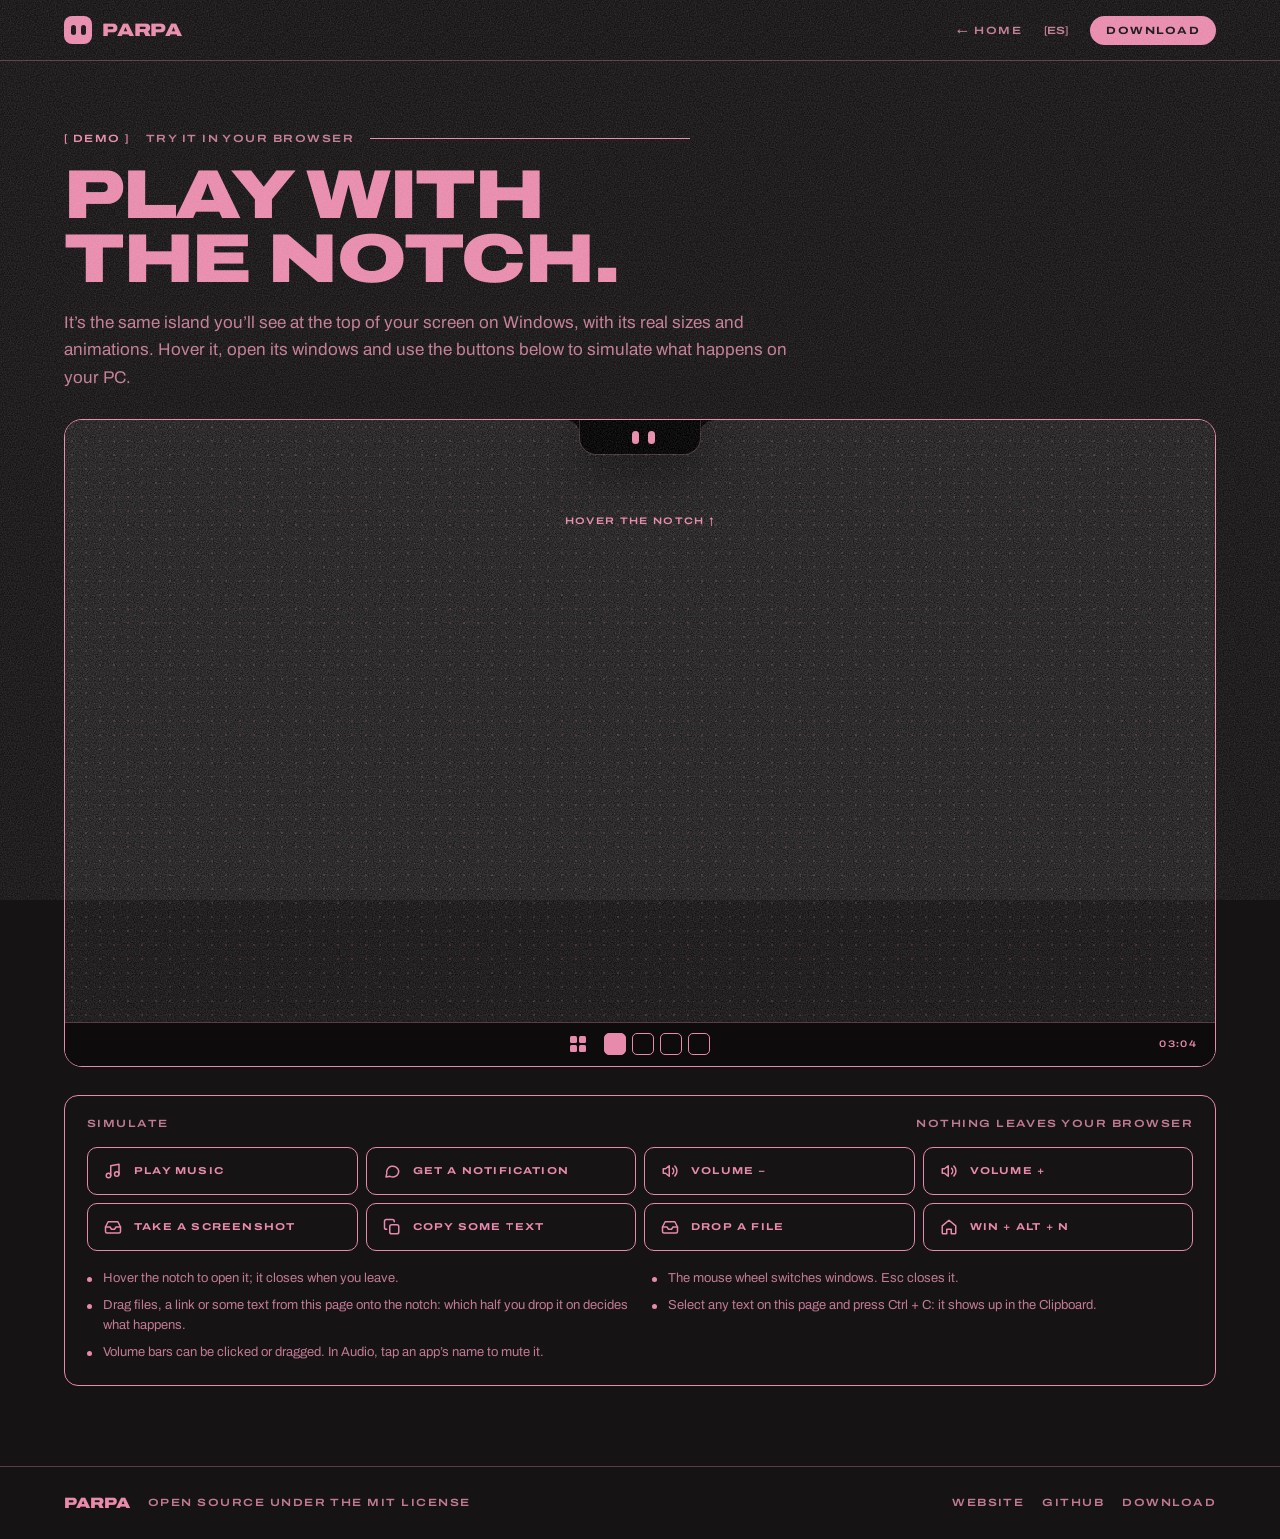
==== commit 357b38af: "Web al estilo Akira: tinta rosa, letra ancha y demo como la app Co-Authored-By: Claude Opus 5.5 <nor" ====
--- a/site/demo.html
+++ b/site/demo.html
@@ -5,7 +5,7 @@
 <meta name="viewport" content="width=device-width, initial-scale=1">
 <title>Parpa · demo</title>
 <meta name="description" content="Prueba Parpa en el navegador: pasa el ratón por el notch, abre sus ventanas y simula música, avisos y volumen.">
-<meta name="theme-color" content="#0b0b0c">
+<meta name="theme-color" content="#151314">
 <link rel="icon" href="assets/app.ico" sizes="any">
 <link rel="icon" href="assets/app-32.png" type="image/png">
 <link rel="stylesheet" href="styles.css">
--- a/site/styles.css
+++ b/site/styles.css
@@ -1,4 +1,4 @@
-/* Web de Parpa: estilo isla (negro puro, tarjetas grises redondeadas, tipografía del sistema, colores de iOS). */
+/* Web de Parpa: estilo Akira (tinta rosa sobre negro con grano, Archivo ancha en mayúsculas, marcos finos). */
 
 
 /* Tokens oscuros de data/tokens.json */
@@ -238,100 +238,163 @@
   .ticker-track { flex-wrap: wrap; width: auto; }
 }
 
-/* ================= Estilo isla ================= */
-.dotgrid { background-image: radial-gradient(80% 60% at 50% 0%, rgba(94, 92, 230, .18), transparent 70%); background-size: auto; }
-.mono-s { font-size: 13px; font-weight: 500; }
-.btn { font: 600 15px var(--ui); padding: 14px 24px; }
-.btn-light { background: var(--primary); }
-.btn-line { background: var(--card); border-color: transparent; }
-.btn-line:hover { background: var(--card-2); border-color: transparent; }
-.top { background: rgba(0, 0, 0, .72); backdrop-filter: saturate(180%) blur(20px); -webkit-backdrop-filter: saturate(180%) blur(20px); }
-.logo { border-radius: 9px; gap: 5px; }
-.logo i { width: 5px; height: 10px; border-radius: 3px; transition: transform .12s ease; }
-.wordmark { font: 700 20px var(--dots); letter-spacing: -.02em; }
-nav { font: 500 14px var(--ui); }
-nav .pill { padding: 8px 16px; font-weight: 600; }
-.tag { font: 500 13px var(--ui); padding: 7px 14px 7px 10px; border-radius: 999px; background: var(--card); color: var(--soft); align-self: flex-start; }
-.live { animation: pulse 2s ease-in-out infinite; }
-@keyframes pulse { 50% { opacity: .35; } }
-h1 { font: 700 clamp(44px, 6vw, 80px)/1.02 var(--dots); letter-spacing: -.035em; }
-h2 { font: 700 clamp(34px, 4.6vw, 60px)/1.04 var(--dots); letter-spacing: -.03em; }
-.lead, .section-lead { color: var(--secondary); }
-.try { font: 600 13px var(--ui); padding: 8px 14px; background: var(--card); border-color: transparent; }
-.try:hover { background: var(--card-2); border-color: transparent; }
-.frame { border-radius: 28px; padding: 10px; background: #0d0d0e; border-color: #222224; box-shadow: 0 40px 80px rgba(0, 0, 0, .5); }
-.screen { border-radius: 20px; background: radial-gradient(90% 80% at 15% 100%, #ff375f 0%, transparent 55%), radial-gradient(80% 90% at 95% 0%, #0a84ff 0%, transparent 60%), linear-gradient(135deg, #3a2a8c 0%, #5e5ce6 45%, #1d1b4a 100%); }
-.body { box-shadow: 0 10px 30px rgba(0, 0, 0, .35); }
-.taskbar { background: rgba(28, 28, 30, .55); backdrop-filter: blur(16px); -webkit-backdrop-filter: blur(16px); border-top: 1px solid rgba(255, 255, 255, .08); }
-.taskbar i { border-radius: 5px; background: rgba(255, 255, 255, .22); }
-.label { font: 600 12px var(--ui); }
+/* ================= Estilo Akira =================
+   Como la app: una sola tinta rosa sobre negro con grano, Archivo ancha y negrísima en mayúsculas para
+   titulares, texto diminuto muy espaciado para etiquetas, marcos finos en lugar de tarjetas grises. */
+@font-face { font-family: "Archivo"; src: url("assets/fonts/Archivo-Variable.ttf") format("truetype"); font-weight: 100 900; font-stretch: 62% 125%; font-display: swap; }
+:root {
+  --bg: #151314;
+  --card: #1a1316;
+  --card-2: #2b1d23;
+  --divider: #3d2731;
+  --glyph-off: #2b1d23;
+  --border: #5c3a48;
+  --dot: #4f3440;
+  --tertiary: #7a5161;
+  --muted: #a0687d;
+  --secondary: #c27a94;
+  --soft: #d886a3;
+  --primary: #e88aab;
+  --ink: #e88aab;
+  --accent: #e88aab;
+  --success: #e88aab;
+  --ui: "Archivo", "Segoe UI Variable Text", -apple-system, BlinkMacSystemFont, "Segoe UI", system-ui, sans-serif;
+  --mono: var(--ui);
+  --dots: var(--ui);
+  --grain: url("data:image/svg+xml,%3Csvg xmlns='http://www.w3.org/2000/svg' width='160' height='160'%3E%3Cfilter id='n'%3E%3CfeTurbulence type='fractalNoise' baseFrequency='.85' numOctaves='3' stitchTiles='stitch'/%3E%3CfeColorMatrix values='0 0 0 0 1 0 0 0 0 1 0 0 0 0 1 0 0 0 1.4 -0.35'/%3E%3C/filter%3E%3Crect width='100%25' height='100%25' filter='url(%23n)'/%3E%3C/svg%3E");
+}
+body { background: var(--bg); color: var(--ink); }
+/* Grano de papel impreso por encima de todo. */
+body::after { content: ""; position: fixed; inset: 0; z-index: 100; pointer-events: none; background: var(--grain); opacity: .14; mix-blend-mode: screen; }
+::selection { background: var(--ink); color: var(--bg); }
+a:focus-visible, button:focus-visible { outline: 1.5px solid var(--ink); }
+
+/* Titulares: anchos, negrísimos, en mayúsculas. */
+h1, h2, .wordmark, .big, .cell h3 { font-family: var(--ui); font-weight: 900; font-stretch: 125%; text-transform: uppercase; color: var(--ink); }
+h1 { font-size: clamp(36px, 4.9vw, 74px); line-height: .92; letter-spacing: -.02em; }
+h2 { font-size: clamp(30px, 4.4vw, 60px); line-height: .95; letter-spacing: -.015em; }
+.wordmark { font-size: 18px; letter-spacing: -.01em; }
+/* Etiquetas: diminutas, anchas, muy espaciadas. */
+.mono-s, nav, .tag, .index, .eyebrow, .num, .label, .peek-when, .osd-sub, .ticker-track > span, .zero-title, .specs dt, .footer-row, .copy-state, .text-link, .try, .btn, .chip, .c-label {
+  font-family: var(--ui); font-size: 10.5px; font-weight: 600; font-stretch: 125%; letter-spacing: .14em; text-transform: uppercase;
+}
+.lead, .section-lead, .cell p, .zero-desc, .specs dd, .note, .peek-text { color: var(--secondary); }
+
+/* Botones: píldora con marco rosa; la principal, rellena. */
+.btn { padding: 15px 24px; border: 1.5px solid var(--ink); border-radius: 999px; font-weight: 700; }
+.btn-light { background: var(--ink); color: var(--bg); }
+.btn-light:hover { background: var(--soft); border-color: var(--soft); }
+.btn-line { background: transparent; color: var(--ink); border-color: var(--ink); }
+.btn-line:hover { background: rgba(232, 138, 171, .12); border-color: var(--ink); }
+
+/* Cabecera */
+.top { background: rgba(21, 19, 20, .86); backdrop-filter: blur(12px); -webkit-backdrop-filter: blur(12px); border-bottom: 1.5px solid var(--border); }
+.logo { border-radius: 8px; background: var(--ink); gap: 5px; }
+.logo i { width: 5px; height: 10px; border-radius: 3px; background: var(--bg); transition: transform .12s ease; }
+nav { color: var(--secondary); }
+nav .anchor:hover, .lang:hover { color: var(--ink); }
+nav .pill { padding: 9px 16px; background: var(--ink); color: var(--bg); font-weight: 700; }
+nav .pill:hover { background: var(--soft); }
+
+/* Portada */
+.tag { align-self: flex-start; padding: 7px 14px 7px 10px; border: 1.5px solid var(--ink); border-radius: 999px; color: var(--ink); }
+.live { background: var(--ink); box-shadow: none; animation: pulse 2s ease-in-out infinite; }
+@keyframes pulse { 50% { opacity: .3; } }
+.dotgrid { background-image: none; }
+.try { padding: 8px 14px; border: 1.5px solid var(--ink); background: none; color: var(--ink); }
+.try:hover { background: var(--ink); color: var(--bg); border-color: var(--ink); }
+
+/* Demo de la portada: pantalla oscura con trama rosa */
+.frame { background: #0d0b0c; border: 1.5px solid var(--ink); border-radius: 18px; padding: 10px; box-shadow: none; }
+.screen { border-radius: 10px; background: radial-gradient(circle, rgba(232, 138, 171, .16) 1px, transparent 1.5px) 0 0 / 12px 12px, var(--bg); }
+.body { background: #000; color: var(--ink); box-shadow: 0 0 0 1px rgba(232, 138, 171, .22); }
+.ear-l { background: radial-gradient(circle 14px at 0 100%, transparent 13.5px, #000 14px); }
+.ear-r { background: radial-gradient(circle 14px at 100% 100%, transparent 13.5px, #000 14px); }
+.taskbar { background: #0d0b0c; border-top: 1.5px solid var(--border); backdrop-filter: none; -webkit-backdrop-filter: none; }
+.taskbar i { border-radius: 4px; border: 1.5px solid var(--ink); background: none; }
+.taskbar i:first-child { background: var(--ink); }
 .muted { color: var(--secondary); }
-.peek-when, .osd-sub { font: 500 11px var(--ui); }
-.peek-text { font-size: 14px; }
-.chip { font: 600 12px var(--ui); padding: 7px 14px; border: 0; background: var(--card-2); color: var(--primary); }
-.chip-on { background: var(--primary); color: var(--bg); }
-.osd-value { font: 600 15px var(--dots); }
-.bars { height: 6px; border-radius: 3px; background: var(--card-2); overflow: hidden; display: block; flex: 1; }
-.bars b { display: block; height: 100%; border-radius: 3px; background: var(--primary); }
-.eq i { width: 3px; border-radius: 2px; background: var(--pink); }
-.ic { display: inline-flex; flex: none; color: var(--primary); }
+.c-label { font-weight: 900; font-size: 12px; letter-spacing: 0; }
+.peek-text { font-size: 13px; }
+.chip { padding: 7px 14px; border: 1.5px solid var(--ink); border-radius: 999px; background: none; color: var(--ink); }
+.chip-on { background: var(--ink); color: var(--bg); }
+.osd-value { font: 900 14px var(--ui); font-stretch: 125%; }
+.bars { flex: 1; display: block; height: 12px; padding: 2px; border: 1.5px solid var(--ink); border-radius: 6px; background: none; overflow: hidden; }
+.bars b { display: block; height: 100%; border-radius: 3px; background: var(--ink); }
+.eq i { width: 3px; border-radius: 1px; background: var(--ink); }
+.ic { display: inline-flex; flex: none; color: var(--ink); }
 .ic svg { width: 100%; height: 100%; }
 .ic-s { width: 16px; height: 16px; }
-.ic-l { width: 44px; height: 44px; padding: 11px; border-radius: 12px; color: #fff; }
-/* Mascota: dos ojos en píldora */
+.ic-l { width: 46px; height: 46px; padding: 11px; border: 1.5px solid var(--ink); border-radius: 12px; color: var(--ink); background: none !important; }
+/* Mascota: dos ojos en píldora, en tinta */
 .mascot { display: flex; gap: 9px; align-items: center; height: 14px; }
-.mascot b { display: block; width: 7px; height: 13px; border-radius: 4px; background: var(--primary); transition: transform .14s ease, height .1s ease; }
+.mascot b { display: block; width: 7px; height: 13px; border-radius: 4px; background: var(--ink); transition: transform .14s ease, height .1s ease; }
 .mascot.look b { transform: translateX(3px); }
 .mascot.blink b { height: 2px; }
 .app-icon .mascot { gap: 14px; height: 34px; }
 .app-icon .mascot b { width: 15px; height: 32px; border-radius: 8px; }
 .app-icon.blink .mascot b, .logo.blink i { transform: scaleY(.15); }
 .dots { gap: 7px; }
-.dot { height: 7px; width: 7px; border-radius: 4px; }
-.dot.on { width: 26px; background: #3a3a3c; }
-.dot.on::after { background: var(--primary); }
-.ticker { background: transparent; }
-.ticker-track > span { font: 500 14px var(--ui); color: var(--muted); border-right: 0; padding: 18px 28px; }
-.ticker-track > span::after { content: "•"; margin-left: 56px; color: var(--border); }
-.index { font: 600 13px var(--ui); color: var(--accent); }
-.eyebrow { font: 600 13px var(--ui); color: var(--secondary); }
+.dot { height: 7px; width: 7px; border-radius: 4px; background: var(--border); }
+.dot.on { width: 26px; background: var(--card-2); }
+.dot.on::after { background: var(--ink); }
+
+/* Franja: palabras diminutas separadas por estrellas */
+.ticker { background: transparent; border-top: 1.5px solid var(--border); border-bottom: 1.5px solid var(--border); }
+.ticker-track > span { color: var(--ink); border-right: 0; padding: 18px 26px; }
+.ticker-track > span::after { content: "✺"; margin-left: 52px; color: var(--ink); }
+
+/* Secciones */
 .section { border-bottom: 0; }
-/* Funciones: tarjetas redondeadas con icono de color */
+.index { color: var(--ink); }
+.eyebrow { color: var(--secondary); }
+.section-head { gap: 16px; }
+.section-head::after { content: ""; flex: 1; height: 1.5px; background: var(--ink); max-width: 320px; }
+
+/* Funciones: marcos rosas con el número y el icono */
 .cells { gap: 14px; border: 0; }
-.cell { border: 0; background: var(--card); border-radius: 26px; padding: 26px; transition: background .25s, transform .3s var(--ease); }
-.cell:hover { background: #232325; transform: translateY(-3px); }
+.cell { border: 1.5px solid var(--ink); background: none; border-radius: 14px; padding: 24px; transition: background .25s; }
+.cell:hover { background: rgba(232, 138, 171, .08); transform: none; }
 .cell-top { padding-bottom: 28px; align-items: center; }
-.num { font: 600 13px var(--ui); color: var(--tertiary); }
-.cell h3 { font: 600 20px var(--dots); letter-spacing: -.015em; }
-.cell:nth-child(1) .ic-l { background: var(--pink); }
-.cell:nth-child(2) .ic-l { background: var(--green); }
-.cell:nth-child(3) .ic-l { background: var(--blue); }
-.cell:nth-child(4) .ic-l { background: var(--indigo); }
-.cell:nth-child(5) .ic-l { background: var(--orange); }
-.cell:nth-child(6) .ic-l { background: #64d2ff; }
+.num { color: var(--ink); }
+.cell h3 { font-size: 18px; letter-spacing: -.005em; line-height: 1.05; }
+
+/* Privacidad: ceros enormes en tinta */
 .section-alt { background: transparent; }
 .zeros { gap: 14px; background: transparent; border: 0; }
-.zero { background: var(--card); border-radius: 26px; }
-.big { font: 700 clamp(72px, 9vw, 116px)/.9 var(--dots); letter-spacing: -.04em; background: linear-gradient(180deg, #fff 30%, #8e8e93); -webkit-background-clip: text; background-clip: text; color: transparent; }
-.big small { -webkit-text-fill-color: var(--secondary); }
-.zero-title { font: 600 15px var(--ui); }
-.text-link { font: 600 14px var(--ui); color: var(--blue); border-bottom: 0; }
-.text-link:hover { color: #409cff; }
-.specs { border-top: 0; background: var(--card); border-radius: 22px; padding: 0 22px; }
-.specs div { border-bottom: 1px solid var(--divider); }
+.zero { background: none; border: 1.5px solid var(--ink); border-radius: 14px; }
+.big { font-size: clamp(68px, 8.6vw, 116px); line-height: .88; letter-spacing: -.03em; background: none; -webkit-text-fill-color: currentColor; color: var(--ink); }
+.big small { color: var(--secondary); -webkit-text-fill-color: var(--secondary); }
+.zero-title { color: var(--ink); }
+.text-link { color: var(--ink); border-bottom: 1.5px solid var(--ink); padding-bottom: 4px; }
+.text-link:hover { color: var(--soft); border-color: var(--soft); }
+
+/* Ficha técnica */
+.specs { background: none; border: 1.5px solid var(--ink); border-radius: 14px; padding: 0 22px; }
+.specs div { border-bottom: 1px solid var(--border); }
 .specs div:last-child { border-bottom: 0; }
-.specs dt { font: 500 14px var(--ui); color: var(--secondary); }
-kbd { font: 500 12px var(--code); border-radius: 6px; background: var(--card-2); border-color: var(--border); }
-.download { border-radius: 36px; background: radial-gradient(70% 90% at 0% 100%, #ff375f, transparent 60%), radial-gradient(70% 90% at 100% 0%, #0a84ff, transparent 60%), linear-gradient(135deg, #3a2a8c, #5e5ce6 50%, #1d1b4a); color: #fff; }
-.download h2 { color: #fff; }
-.download .eyebrow, .download .index, .terminal .mono-s, .note { color: rgba(255, 255, 255, .78); }
-.btn-dark { background: #fff; color: #000; }
-.btn-dark:hover { background: #e5e5ea; }
-.btn-line-dark { border-color: transparent; background: rgba(255, 255, 255, .16); color: #fff; backdrop-filter: blur(12px); -webkit-backdrop-filter: blur(12px); }
-.btn-line-dark:hover { background: rgba(255, 255, 255, .26); border-color: transparent; }
-.app-icon { border-radius: 24px; background: #000; box-shadow: 0 24px 60px rgba(0, 0, 0, .4), inset 0 0 0 1px rgba(255, 255, 255, .08); }
-.copy { font: 500 14px var(--code); border-radius: 14px; background: rgba(0, 0, 0, .55); backdrop-filter: blur(12px); -webkit-backdrop-filter: blur(12px); }
-.copy-state { font: 600 12px var(--ui); }
-.footer-row { font: 500 13px var(--ui); }
-.footer-row .wordmark { letter-spacing: -.02em; }
-@media (max-width: 600px) { .cell, .zero { border-radius: 22px; } }
+.specs dt { color: var(--ink); }
+.specs dd { color: var(--secondary); }
+kbd { font: 700 11px var(--ui); font-stretch: 125%; letter-spacing: .06em; border: 1.5px solid var(--ink); border-radius: 6px; background: none; color: var(--ink); }
+
+/* Descarga: el único bloque relleno de rosa, con trama de puntos */
+.download { border-radius: 18px; background: radial-gradient(circle, rgba(21, 19, 20, .16) 1.2px, transparent 1.6px) 0 0 / 16px 16px, var(--ink); color: var(--bg); }
+.download h2 { color: var(--bg); }
+.download .eyebrow, .download .index, .terminal .mono-s, .note { color: rgba(21, 19, 20, .72); }
+.download .section-head::after { background: var(--bg); }
+.btn-dark { background: var(--bg); color: var(--ink); border-color: var(--bg); }
+.btn-dark:hover { background: #2b1d23; border-color: #2b1d23; }
+.btn-line-dark { background: none; color: var(--bg); border: 1.5px solid var(--bg); backdrop-filter: none; -webkit-backdrop-filter: none; }
+.btn-line-dark:hover { background: rgba(21, 19, 20, .12); border-color: var(--bg); }
+.app-icon { border-radius: 22px; background: var(--bg); box-shadow: none; }
+.copy { font: 500 14px var(--code); border-radius: 12px; background: var(--bg); color: var(--ink); backdrop-filter: none; -webkit-backdrop-filter: none; }
+.prompt { color: var(--soft); }
+.copy-state { color: var(--secondary); }
+.copy.done .copy-state { color: var(--ink); }
+
+/* Pie */
+footer { border-top: 1.5px solid var(--border); }
+.footer-row { color: var(--secondary); }
+.footer-row a:hover { color: var(--ink); }
+.footer-row .wordmark { font-size: 15px; color: var(--ink); letter-spacing: 0; }
+@media (max-width: 600px) { .cell, .zero { border-radius: 12px; } .section-head::after { display: none; } }
--- a/site/demo.css
+++ b/site/demo.css
@@ -196,18 +196,6 @@
 .dz-z.on { color: var(--primary); background-image: radial-gradient(circle, var(--tertiary) 1px, transparent 1.4px); }
 .dz-z.on .gl { opacity: 1; }
 
-/* Menú de burbujas */
-.launcher { position: relative; height: 264px; }
-.launcher .o-head { position: absolute; top: 14px; left: 18px; right: 18px; }
-.l-pill { position: absolute; left: 50%; top: 104px; width: 116px; height: 56px; margin-left: -58px; border-radius: 999px; background: var(--card); border: 0; display: flex; align-items: center; justify-content: center; cursor: pointer; animation: pop .36s cubic-bezier(.3, 1.4, .5, 1) both; transition: background .2s; }
-.l-pill:hover { background: #1c1c1f; }
-.bub { position: absolute; width: 54px; height: 54px; margin: -27px 0 0 -27px; border-radius: 50%; border: 0; background: var(--card); display: flex; align-items: center; justify-content: center; cursor: pointer; animation: fly .36s cubic-bezier(.3, 1.4, .5, 1) both; animation-delay: var(--dl); transition: background .2s, transform .2s cubic-bezier(.3, 1.4, .5, 1); }
-.bub:hover { background: #1c1c1f; transform: scale(1.08) translateY(-3px); }
-.bub-l { position: absolute; top: 62px; left: 50%; transform: translateX(-50%); font: 500 9px var(--mono); color: var(--secondary); white-space: nowrap; opacity: 0; transition: opacity .2s; pointer-events: none; }
-.bub:hover .bub-l { opacity: 1; }
-.badge { position: absolute; top: 4px; right: 4px; min-width: 16px; height: 16px; padding: 0 4px; border-radius: 8px; background: var(--primary); color: var(--bg); font: 700 10px var(--dots); display: flex; align-items: center; justify-content: center; }
-@keyframes pop { from { transform: scale(.6); opacity: 0; } to { transform: none; opacity: 1; } }
-@keyframes fly { from { transform: translate(var(--fx), var(--fy)) scale(.4); opacity: 0; } to { transform: none; opacity: 1; } }
 
 /* Panel de simulación */
 .panel { border: 1px solid var(--border); border-radius: 18px; padding: 22px; display: flex; flex-direction: column; gap: 18px; }
@@ -232,22 +220,29 @@
 }
 @media (prefers-reduced-motion: reduce) {
   .n-shape, .n-body { transition-duration: .15s; transition-timing-function: ease; }
-  .n-content.enter, .bub, .l-pill, .hint { animation: none; }
+  .n-content.enter, .dk, .hint { animation: none; }
 }
 
-/* ================= Estilo isla ================= */
-.demo-title { font: 700 clamp(38px, 5vw, 64px)/1.04 var(--dots); letter-spacing: -.03em; }
-.desk { border-radius: 28px; border-color: #222224; }
-.wallpaper { background: radial-gradient(90% 80% at 10% 100%, #ff375f 0%, transparent 55%), radial-gradient(80% 90% at 95% 0%, #0a84ff 0%, transparent 60%), linear-gradient(135deg, #3a2a8c 0%, #5e5ce6 45%, #1d1b4a 100%); }
-.hint { font: 600 14px var(--ui); color: #fff; text-shadow: 0 1px 8px rgba(0, 0, 0, .35); }
-.taskbar-d { background: rgba(28, 28, 30, .55); backdrop-filter: blur(18px); -webkit-backdrop-filter: blur(18px); border-top: 1px solid rgba(255, 255, 255, .08); }
-.tb-apps i { border-radius: 7px; background: rgba(255, 255, 255, .22); }
-.tb-apps i.on { background: rgba(255, 255, 255, .45); }
-.tb-clock { font: 500 13px var(--ui); color: #fff; }
-.flash { font: 600 13px var(--ui); background: rgba(28, 28, 30, .8); color: #fff; backdrop-filter: blur(16px); -webkit-backdrop-filter: blur(16px); }
-.dropzone { border-radius: 28px; }
-.desk.dragging .dropzone { border-color: rgba(255, 255, 255, .5); }
-.n-body { box-shadow: 0 18px 44px rgba(0, 0, 0, .45); }
+/* ================= Estilo Akira (como la app) ================= */
+.demo-title { font: 900 clamp(36px, 5.4vw, 72px)/.92 var(--ui); font-stretch: 125%; letter-spacing: -.02em; text-transform: uppercase; }
+.desk { border: 1.5px solid var(--ink); border-radius: 18px; background: var(--bg); }
+.wallpaper { background: radial-gradient(circle, rgba(232, 138, 171, .16) 1.1px, transparent 1.5px) 0 0 / 14px 14px, var(--bg); }
+.wallpaper::after { content: ""; position: absolute; inset: 0; background: var(--grain); opacity: .16; mix-blend-mode: screen; }
+.hint, .tb-clock, .flash, .c-sub, .peek-when, .osd-t span:last-child, .drop-t span:last-child, .card-l, .m-src, .m-ctl, .meta, .empty-s, .file-s, .tile span:last-child, .m-vol, .seg button, .dz-z, .chip span, .mc-prog, .dk-name-s {
+  font-family: var(--ui); font-size: 9.5px; font-weight: 600; font-stretch: 125%; letter-spacing: .14em; text-transform: uppercase;
+}
+.hint { color: var(--ink); text-shadow: none; }
+.taskbar-d { background: #0d0b0c; border-top: 1.5px solid var(--border); backdrop-filter: none; -webkit-backdrop-filter: none; }
+.tb-start i { background: var(--ink); }
+.tb-apps i { border-radius: 5px; border: 1.5px solid var(--ink); background: none; }
+.tb-apps i.on { background: var(--ink); }
+.tb-clock { color: var(--ink); }
+.flash { background: var(--ink); color: var(--bg); backdrop-filter: none; -webkit-backdrop-filter: none; }
+.dropzone { border-radius: 18px; }
+.desk.dragging .dropzone { border-color: var(--ink); }
+.n-ear-l { background: radial-gradient(circle 14px at 0 100%, transparent 13.5px, #000 14px); }
+.n-ear-r { background: radial-gradient(circle 14px at 100% 100%, transparent 13.5px, #000 14px); }
+.n-body { background: #000; color: var(--ink); box-shadow: 0 0 0 1px rgba(232, 138, 171, .22), 0 18px 44px rgba(0, 0, 0, .5); }
 
 /* Iconos */
 .gl { display: inline-flex; flex: none; color: currentColor; }
@@ -257,132 +252,155 @@
 .gl-l { width: 30px; height: 30px; }
 .sim .gl { width: 18px; height: 18px; }
 
-/* Mascota: dos ojos en píldora */
+/* Mascota */
 .mascot { display: flex; gap: 9px; align-items: center; height: 14px; }
-.mascot b { display: block; width: 7px; height: 13px; border-radius: 4px; background: var(--primary); transition: transform .14s ease, height .1s ease; }
+.mascot b { display: block; width: 7px; height: 13px; border-radius: 4px; background: var(--ink); transition: transform .14s ease, height .1s ease; }
 .mascot.look b { transform: translateX(3px); }
 .mascot.blink b { height: 2px; }
 .mascot.happy { height: 16px; gap: 12px; }
-.mascot.happy b { width: 13px; height: 13px; border-radius: 0; background: none; border: 3.5px solid var(--primary); border-right: 0; border-bottom: 0; border-top-left-radius: 3px; transform: translateY(4px) rotate(45deg); }
-
-/* Cerrado */
-.c-row .gl { color: var(--pink); }
-.c-label { font: 600 13px var(--ui); }
-.c-sub { color: var(--muted); font-weight: 500; }
+.mascot.happy b { width: 13px; height: 13px; border-radius: 0; background: none; border: 3.5px solid var(--ink); border-right: 0; border-bottom: 0; border-top-left-radius: 3px; transform: translateY(4px) rotate(45deg); }
+
+/* Cerrado: título ancho, artista diminuto, ecualizador en tinta */
+.c-row .gl { color: var(--ink); }
+.c-label { font: 900 12px var(--ui); font-stretch: 125%; text-transform: uppercase; color: var(--ink); }
+.c-sub { color: var(--secondary); margin-left: 6px; }
 .eq { gap: 2px; height: 14px; }
-.eq i { width: 3px; border-radius: 2px; background: var(--pink); }
-.c-min i { background: var(--tertiary); }
-
-/* Aviso */
-.peek-h .gl { width: 24px; height: 24px; padding: 5px; border-radius: 7px; background: var(--green); color: #fff; }
-.peek-h .c-label { color: var(--primary); }
-.peek-when { font: 500 11px var(--ui); }
-.peek-b { font-size: 14px; }
+.eq i { width: 3px; border-radius: 1px; background: var(--ink); }
+.c-min i { background: var(--secondary); }
+
+/* Aviso: baldosa rosa, título ancho, botones con marco */
+.peek-h .gl { width: 24px; height: 24px; padding: 5px; border-radius: 7px; background: var(--ink); color: #000; }
+.peek-h .c-label { color: var(--ink); }
+.peek-b { font-size: 13px; color: var(--secondary); }
 .peek-bar { height: 3px; border-radius: 2px; bottom: 4px; background: var(--card-2); }
-.peek-bar i { background: var(--secondary); border-radius: 2px; }
-.np { font: 600 12px var(--ui); padding: 7px 14px; border: 0; background: var(--card-2); display: inline-flex; align-items: center; gap: 6px; }
-.np svg { width: 11px; height: 11px; }
-.np:hover { background: var(--border); }
-.np-on { background: var(--primary); color: var(--bg); }
-
-/* Volumen / brillo */
-.osd-t span:last-child { font: 500 11px var(--ui); }
-.osd-bars { height: 6px; border-radius: 3px; background: var(--card-2); overflow: hidden; display: block; }
-.osd-bars b { display: block; height: 100%; border-radius: 3px; background: var(--primary); transition: width .15s; }
-.osd-v { font: 600 15px var(--dots); }
+.peek-bar i { background: var(--ink); border-radius: 2px; }
+.np { font: 700 9.5px var(--ui); font-stretch: 125%; letter-spacing: .12em; text-transform: uppercase; padding: 7px 14px; border: 1.5px solid var(--ink); border-radius: 999px; background: none; color: var(--ink); display: inline-flex; align-items: center; gap: 6px; }
+.np svg { width: 10px; height: 10px; }
+.np:hover { background: rgba(232, 138, 171, .14); }
+.np-on { background: var(--ink); color: #000; }
+
+/* Volumen / brillo: píldora con marco y relleno */
+.osd-t span:first-child { font: 900 12px var(--ui); font-stretch: 125%; text-transform: uppercase; }
+.osd-t span:last-child { color: var(--secondary); font-size: 8px; }
+.osd-bars { height: 12px; padding: 2px; border: 1.5px solid var(--ink); border-radius: 6px; background: none; overflow: hidden; display: block; }
+.osd-bars b { display: block; height: 100%; border-radius: 3px; background: var(--ink); transition: width .15s; }
+.osd-v { font: 900 14px var(--ui); font-stretch: 125%; }
 
 /* Soltar */
-.drop-t span:first-child { font: 600 14px var(--ui); }
-.drop-t span:last-child { font: 500 12px var(--ui); }
-.drop .gl { color: var(--blue); }
-
-/* Abierto */
-.o-title { font: 600 15px var(--dots); gap: 8px; }
-.o-title .gl { color: var(--secondary); }
-.o-menu { width: 30px; height: 26px; border-radius: 13px; color: var(--secondary); }
+.drop-t span:first-child { font: 900 13px var(--ui); font-stretch: 125%; text-transform: uppercase; }
+.drop .gl { color: var(--ink); }
+
+/* Abierto: cabecera con título ancho */
+.o-title { font: 900 18px var(--ui); font-stretch: 125%; text-transform: uppercase; gap: 8px; color: var(--ink); }
+.o-title .gl { color: var(--ink); }
+.o-menu { width: 30px; height: 26px; border-radius: 13px; color: var(--ink); }
 .o-menu .gl { width: 16px; height: 16px; }
-.o-menu:hover, .o-menu.on { background: var(--card-2); color: var(--primary); }
-.o-clock { font: 600 17px var(--dots); color: var(--primary); }
-.card { border-radius: 22px; padding: 12px 14px; }
-.card-l { font: 600 12px var(--ui); }
-.m-art { width: 46px; height: 46px; border-radius: 12px; color: #fff; box-shadow: 0 8px 22px rgba(0, 0, 0, .35); }
-.m-title { font: 600 14px var(--ui); }
-.m-src { font: 500 12px var(--ui); }
-.m-prog { display: block; height: 4px; border-radius: 2px; background: var(--card-2); overflow: hidden; }
-.m-prog b { display: block; height: 100%; background: var(--primary); border-radius: 2px; }
-.m-ctl { font: 500 11px var(--ui); font-variant-numeric: tabular-nums; }
-.m-btns { gap: 4px; }
-.m-btns button { width: 28px; height: 24px; border-radius: 8px; display: inline-flex; align-items: center; justify-content: center; }
-.m-btns button svg { width: 14px; height: 14px; }
-.m-btns button[data-act="play"] svg { width: 17px; height: 17px; }
-.m-btns button:hover { background: var(--card-2); }
-.m-empty span:first-child { font: 600 14px var(--ui); }
-.s-row { font: 600 12px var(--ui); grid-template-columns: 36px 1fr 38px; min-height: 26px; }
-.s-row b { font-weight: 600; font-variant-numeric: tabular-nums; }
-.s-bar { display: block; height: 6px; border-radius: 3px; background: var(--card-2); overflow: hidden; }
-.s-bar b { display: block; height: 100%; border-radius: 3px; background: var(--green); transition: width .6s ease; }
-.s-row:nth-child(2) .s-bar b { background: var(--blue); }
-.s-row:nth-child(3) .s-bar b { background: var(--orange); }
-
-/* Listas */
-.row { border-radius: 12px; }
-.idx { font: 600 13px var(--dots); }
-.meta { font: 500 11px var(--ui); }
-.check { width: 18px; height: 18px; border-width: 2px; }
-.input { border-radius: 12px; background: var(--card); border-color: transparent; font: 14px var(--ui); }
-.input:focus { border-color: var(--blue); }
-.empty { border-radius: 22px; background: rgba(72, 72, 74, .22); }
-.empty-t { font: 600 14px var(--ui); }
-.empty-s { font: 500 12px var(--ui); }
-.allgood { font: 700 22px var(--dots); letter-spacing: -.02em; }
-kbd.k { font: 500 11px var(--code); border-radius: 5px; background: var(--card-2); }
+.o-menu:hover, .o-menu.on { background: var(--card-2); color: var(--ink); }
+.o-clock { font: 700 13px var(--ui); font-stretch: 125%; color: var(--ink); }
+.card { border-radius: 10px; padding: 12px 14px; background: none; border: 1.5px solid var(--ink); }
+.card-l { color: var(--ink); }
+.m-title { font: 900 14px var(--ui); font-stretch: 125%; text-transform: uppercase; color: var(--ink); }
+.m-src { color: var(--ink); }
+.m-btns { gap: 2px; }
+.m-btns button { width: 22px; height: 20px; border-radius: 10px; display: inline-flex; align-items: center; justify-content: center; color: var(--ink); }
+.m-btns button svg { width: 9px; height: 9px; }
+.m-btns button[data-act="play"] { width: 20px; background: var(--ink); color: #000; }
+.m-btns button[data-act="play"] svg { width: 8px; height: 8px; }
+.m-btns button:hover { background: rgba(232, 138, 171, .16); }
+.m-btns button[data-act="play"]:hover { background: var(--soft); }
+.m-empty span:first-child { font: 900 14px var(--ui); font-stretch: 125%; text-transform: uppercase; }
+
+/* Listas: rayas rosas, número ancho */
+.row { border-radius: 8px; }
+.idx { font: 900 13px var(--ui); font-stretch: 125%; color: var(--ink); }
+.meta { color: var(--secondary); }
+.check { width: 16px; height: 16px; border-width: 1.5px; border-color: var(--ink); }
+.input { border-radius: 10px; background: none; border: 1.5px solid var(--ink); font: 14px var(--ui); color: var(--ink); }
+.input:focus { border-color: var(--soft); }
+.empty { border-radius: 10px; background: none; border: 1.5px solid var(--ink); }
+.empty-t { font: 900 14px var(--ui); font-stretch: 125%; text-transform: uppercase; color: var(--ink); }
+.empty-s { color: var(--secondary); }
+.allgood { font: 900 22px var(--ui); font-stretch: 125%; text-transform: uppercase; letter-spacing: -.01em; }
+kbd.k { font: 700 11px var(--ui); font-stretch: 125%; border-radius: 6px; border: 1.5px solid var(--ink); background: none; color: var(--ink); }
 
 /* Bandeja */
-.file { border-radius: 16px; }
-.file-ext { font: 700 17px var(--dots); color: var(--blue); }
-.file-s { font: 500 11px var(--ui); }
-
-/* Ajustes rápidos (estilo Centro de control) */
-.tile { border-radius: 18px; }
-.tile .gl { width: 30px; height: 30px; padding: 6px; border-radius: 50%; background: var(--card-2); }
-.tile span:nth-child(2) { font: 600 13px var(--ui); }
-.tile span:last-child { font: 500 11px var(--ui); }
-.tile.on { background: var(--primary); color: var(--bg); }
-.tile.on .gl { background: var(--blue); color: #fff; }
-.tile.on span:last-child { color: #636366; }
-.volrow { border-radius: 18px; }
-/* Deslizadores continuos (el relleno marca el valor) */
+.file { border-radius: 10px; background: none; border: 1.5px solid var(--ink); }
+.file-ext { font: 900 17px var(--ui); font-stretch: 125%; color: var(--ink); }
+.file-s { color: var(--secondary); }
+
+/* Ajustes rápidos: mosaicos con marco; activos, rellenos */
+.tile { border-radius: 10px; background: none; border: 1.5px solid var(--ink); color: var(--ink); }
+.tile .gl { width: 28px; height: 28px; padding: 5px; border-radius: 50%; border: 1.5px solid currentColor; background: none; }
+.tile span:nth-child(2) { font: 900 11px var(--ui); font-stretch: 125%; text-transform: uppercase; }
+.tile span:last-child { font-size: 8px; }
+.tile.on { background: var(--ink); color: #000; }
+.tile.on .gl { background: none; color: #000; }
+.tile.on span:last-child { color: rgba(0, 0, 0, .65); }
+.volrow { border-radius: 10px; background: none; border: 1.5px solid var(--ink); }
+/* Deslizadores: línea con bolita, como la píldora de la música */
 .vbars { display: block; position: relative; height: 18px; background: none; }
-.vbars::before { content: ""; position: absolute; left: 6px; right: 0; top: 50%; height: 6px; margin-top: -3px; border-radius: 3px; background: var(--card-2); }
-.vbars b { position: absolute; left: 6px; top: 50%; height: 6px; margin-top: -3px; border-radius: 3px; background: var(--primary); max-width: calc(100% - 6px); transition: width .1s; }
-.m-vol { font: 500 11px var(--ui); }
-.m-vol .vbars { height: 14px; }
-.a-row .vbars { height: 14px; }
+.vbars::before { content: ""; position: absolute; left: 6px; right: 0; top: 50%; height: 1.5px; margin-top: -.75px; background: var(--ink); }
+.vbars b { position: absolute; left: 6px; top: 50%; height: 6px; margin-top: -3px; border-radius: 3px; background: var(--ink); max-width: calc(100% - 6px); transition: width .1s; }
+.m-vol .vbars, .a-row .vbars { height: 14px; }
 
 /* Audio */
-.seg { background: var(--card-2); border-radius: 10px; padding: 2px; gap: 2px; }
-.seg button { height: 26px; border-radius: 8px; background: transparent; font: 600 12px var(--ui); }
-.seg button.on { background: #636366; color: #fff; }
+.seg { background: var(--card-2); border-radius: 999px; padding: 2px; gap: 2px; }
+.seg button { height: 24px; border-radius: 999px; background: transparent; color: var(--ink); }
+.seg button.on { background: var(--ink); color: #000; }
 
 /* Soltar en dos zonas */
-.dz-z { font: 600 13px var(--ui); border-radius: 18px; background: rgba(72, 72, 74, .2); }
-.dz-z.on { background: rgba(10, 132, 255, .28); color: #fff; }
-
-/* Menú: baldosas de color, como iconos de app */
-.l-pill { border-radius: 28px; }
-.l-pill:hover { background: var(--card-2); }
-.bub { border-radius: 17px; color: #fff; box-shadow: 0 8px 20px rgba(0, 0, 0, .35); }
-.bub:hover { background: var(--bc); box-shadow: 0 0 0 2px var(--primary), 0 8px 20px rgba(0, 0, 0, .35); }
-.bub-l { font: 600 12px var(--ui); color: var(--primary); }
-.badge { font: 700 10px var(--ui); background: var(--accent); color: #fff; }
-.bub[data-p="home"] { --bc: #5e5ce6; } .bub[data-p="clip"] { --bc: #ff9f0a; } .bub[data-p="shelf"] { --bc: #0a84ff; }
-.bub[data-p="todo"] { --bc: #30d158; } .bub[data-p="notes"] { --bc: #ffd60a; color: #000; } .bub[data-p="audio"] { --bc: #ff375f; }
-.bub[data-p="quick"] { --bc: #8e8e93; }
-.bub { background: var(--bc, var(--card)); }
+.dz-z { border-radius: 10px; background: none; border: 1.5px solid var(--border); color: var(--secondary); }
+.dz-z.on { border-color: var(--ink); background: rgba(232, 138, 171, .14); color: var(--ink); }
 
 /* Panel de simulación */
-.panel { border-radius: 26px; border: 0; background: var(--card); }
-.sim { font: 600 14px var(--ui); border-radius: 16px; border: 0; background: var(--card-2); }
-.sim:hover { background: var(--border); }
-.sim.on { box-shadow: inset 0 0 0 2px var(--accent); }
-.tips li::before { background: var(--blue); }
+.panel { border-radius: 14px; border: 1.5px solid var(--ink); background: none; }
+.sim { font: 700 10px var(--ui); font-stretch: 125%; letter-spacing: .12em; text-transform: uppercase; border-radius: 10px; border: 1.5px solid var(--ink); background: none; color: var(--ink); }
+.sim:hover { background: rgba(232, 138, 171, .12); }
+.sim.on { background: var(--ink); color: #000; box-shadow: none; }
+.tips li::before { background: var(--ink); }
+
+/* Menú (como LauncherView): casillas con marco que se rellenan; pie con nombre, raya y cadena */
+.launcher { width: 460px; padding: 14px 18px 18px; display: flex; flex-direction: column; gap: 12px; }
+.dock-area { height: 96px; display: flex; flex-direction: column; justify-content: space-between; }
+.dock { display: flex; gap: 8px; justify-content: center; padding-top: 4px; }
+.dk { position: relative; width: 50px; height: 50px; border: 1.5px solid var(--ink); border-radius: 12px; background: #000; color: var(--ink); display: flex; align-items: center; justify-content: center; cursor: pointer; animation: pop .3s cubic-bezier(.3, 1.4, .5, 1) backwards; animation-delay: var(--dl); transition: transform .2s cubic-bezier(.3, 1.4, .5, 1), background .15s, color .15s; }
+.dk .gl { width: 22px; height: 22px; }
+.dk:hover { transform: translateY(-2px) scale(1.08); background: var(--ink); color: #000; }
+.dk-home .mascot { gap: 6px; height: 10px; }
+.dk-home .mascot b { width: 5px; height: 10px; border-radius: 3px; background: currentColor; }
+.dk-home .mascot.blink b { height: 2px; }
+.badge { position: absolute; top: -6px; right: -6px; min-width: 18px; height: 18px; padding: 0 4px; border-radius: 9px; border: 2px solid #000; background: var(--ink); color: #000; font: 900 9px var(--ui); font-stretch: 125%; display: flex; align-items: center; justify-content: center; }
+.dk-foot { display: flex; align-items: center; gap: 12px; height: 30px; }
+.dk-foot b { font: 900 22px var(--ui); font-stretch: 125%; text-transform: uppercase; color: var(--ink); white-space: nowrap; }
+.dk-foot i { flex: 1; height: 1.5px; background: var(--ink); }
+.dk-foot svg { width: 54px; height: 22px; flex: none; }
+@keyframes pop { from { transform: scale(.6); opacity: 0; } to { transform: none; opacity: 1; } }
+
+/* Inicio (como HomeView): carátula en duotono, título ancho, adornos y píldora con progreso */
+.mc { position: relative; height: 100px; display: grid; grid-template-columns: 150px 1fr; gap: 12px; }
+.duo { position: relative; border: 1.5px solid var(--ink); border-radius: 10px; overflow: hidden; background: var(--ink); }
+.duo::before { content: ""; position: absolute; inset: 0; background: var(--art, linear-gradient(135deg, #e5383b, #6b1d2a)); filter: grayscale(1) contrast(1.4); mix-blend-mode: multiply; }
+.duo::after { content: ""; position: absolute; inset: 0; background: radial-gradient(circle, rgba(0, 0, 0, .35) .9px, transparent 1.3px) 0 0 / 4px 4px, var(--grain); mix-blend-mode: multiply; opacity: .9; }
+.duo .gl { position: absolute; inset: 0; margin: auto; width: 26px; height: 26px; color: #000; z-index: 1; }
+.mc-body { min-width: 0; display: flex; flex-direction: column; }
+.mc .m-title { font-size: 21px; line-height: 1.15; white-space: nowrap; overflow: hidden; text-overflow: ellipsis; }
+.deco { display: flex; gap: 10px; align-items: center; margin-top: 4px; color: var(--ink); }
+.deco svg { height: 14px; flex: none; }
+.mc .m-src { margin-top: 6px; white-space: nowrap; overflow: hidden; text-overflow: ellipsis; }
+.mc-pill { margin-top: auto; height: 24px; border: 1.5px solid var(--ink); border-radius: 12px; padding: 0 3px 0 10px; display: grid; grid-template-columns: auto 1fr auto auto; gap: 8px; align-items: center; color: var(--ink); font-variant-numeric: tabular-nums; }
+.mc-pill > span { font: 600 9.5px var(--ui); font-stretch: 125%; letter-spacing: .06em; }
+.mc .m-prog { position: relative; height: 1.5px; background: var(--ink); border-radius: 0; overflow: visible; }
+.mc .m-prog b { position: relative; display: block; height: 100%; background: none; }
+.mc .m-prog b::after { content: ""; position: absolute; right: -4.5px; top: -3.75px; width: 9px; height: 9px; border-radius: 50%; background: var(--ink); }
+.mc-empty .duo { background: none; }
+.mc-empty .duo::before, .mc-empty .duo::after { display: none; }
+.mc-empty .duo .gl { color: var(--ink); }
+.mc-empty .mc-body { justify-content: center; gap: 6px; }
+.mc-empty .m-title { font-size: 16px; }
+.mc-empty .np { align-self: flex-start; }
+.chips { display: grid; grid-template-columns: 1fr 1fr 1fr 1.7fr; gap: 8px; height: 34px; }
+.chip { display: flex; align-items: center; gap: 8px; padding: 0 10px; border: 1.5px solid var(--ink); border-radius: 8px; background: none; color: var(--ink); min-width: 0; }
+.chip b { margin-left: auto; font: 900 13px var(--ui); font-stretch: 125%; font-variant-numeric: tabular-nums; }
+.chip-hot { background: var(--ink); color: #000; }
+.chip-vol .vbars { flex: 1; height: 14px; }
+.chip-vol [data-val] { font: 900 13px var(--ui); font-stretch: 125%; min-width: 32px; text-align: right; }
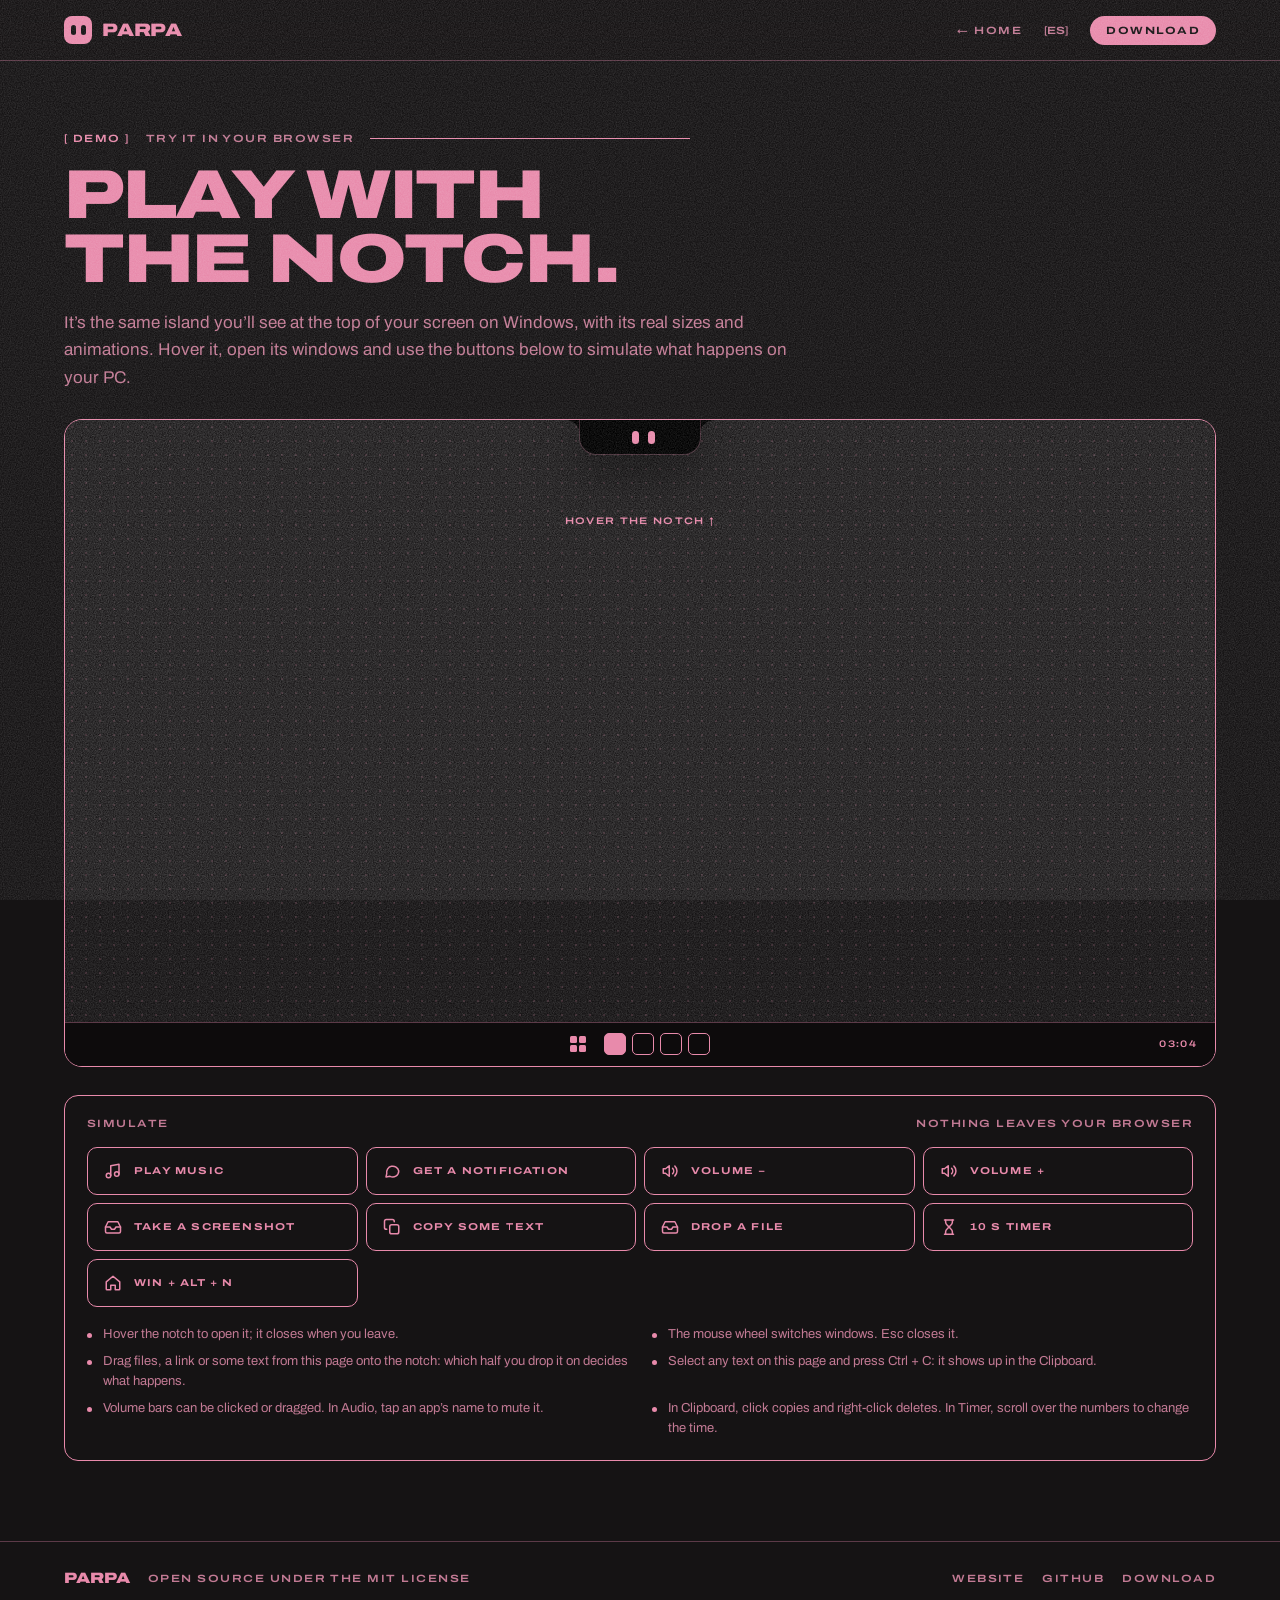
==== commit 3ffeb874: "Web: temporizador en la portada y la demo, tres funciones nuevas y portapapeles con clic derecho Co-" ====
--- a/site/demo.html
+++ b/site/demo.html
@@ -67,6 +67,7 @@
       <button class="sim" data-sim="shot"><span class="g" data-g="bandeja"></span><span data-t="sim_shot">Hacer una captura</span></button>
       <button class="sim" data-sim="copy"><span class="g" data-g="copias"></span><span data-t="sim_copy">Copiar un texto</span></button>
       <button class="sim" data-sim="file"><span class="g" data-g="bandeja"></span><span data-t="sim_file">Soltar un archivo</span></button>
+      <button class="sim" data-sim="timer"><span class="g" data-g="temporizador"></span><span data-t="sim_timer">Temporizador de 10 s</span></button>
       <button class="sim" data-sim="toggle"><span class="g" data-g="inicio"></span><span data-t="sim_toggle">Win + alt + n</span></button>
     </div>
     <ul class="tips">
@@ -75,6 +76,7 @@
       <li data-t="tip3">Arrastra archivos, un enlace o un texto de esta página hasta el notch: según en qué mitad lo sueltes, hace una cosa u otra.</li>
       <li data-t="tip4">Selecciona cualquier texto de esta página y pulsa Ctrl + C: aparecerá en el Portapapeles.</li>
       <li data-t="tip5">Las barras de volumen se pulsan o se arrastran. En Audio, toca el nombre de una app para silenciarla.</li>
+      <li data-t="tip6">En el Portapapeles, clic copia y clic derecho borra. En el Temporizador, la rueda sobre los números cambia el tiempo.</li>
     </ul>
   </div>
 </main>
--- a/site/demo.css
+++ b/site/demo.css
@@ -360,7 +360,7 @@
 .tips li::before { background: var(--ink); }
 
 /* Menú (como LauncherView): casillas con marco que se rellenan; pie con nombre, raya y cadena */
-.launcher { width: 460px; padding: 14px 18px 18px; display: flex; flex-direction: column; gap: 12px; }
+.launcher { width: 510px; padding: 14px 18px 18px; display: flex; flex-direction: column; gap: 12px; }
 .dock-area { height: 96px; display: flex; flex-direction: column; justify-content: space-between; }
 .dock { display: flex; gap: 8px; justify-content: center; padding-top: 4px; }
 .dk { position: relative; width: 50px; height: 50px; border: 1.5px solid var(--ink); border-radius: 12px; background: #000; color: var(--ink); display: flex; align-items: center; justify-content: center; cursor: pointer; animation: pop .3s cubic-bezier(.3, 1.4, .5, 1) backwards; animation-delay: var(--dl); transition: transform .2s cubic-bezier(.3, 1.4, .5, 1), background .15s, color .15s; }
@@ -404,3 +404,43 @@
 .chip-hot { background: var(--ink); color: #000; }
 .chip-vol .vbars { flex: 1; height: 14px; }
 .chip-vol [data-val] { font: 900 13px var(--ui); font-stretch: 125%; min-width: 32px; text-align: right; }
+
+/* Temporizador (como TimerView): bloque con marco, cifras enormes, tiempos rápidos y botones a la derecha */
+.tm { display: grid; grid-template-columns: 1fr 168px; gap: 10px; }
+.tm-box { border: 1.5px solid var(--ink); border-radius: 12px; padding: 10px 16px 12px; display: flex; flex-direction: column; gap: 6px; min-width: 0; color: var(--ink); transition: background .25s, color .25s; }
+.tm-state { font: 600 9.5px var(--ui); font-stretch: 125%; letter-spacing: .14em; text-transform: uppercase; }
+.tm-dig { display: flex; gap: 2px; font: 900 50px/52px var(--ui); font-stretch: 125%; font-variant-numeric: tabular-nums; user-select: none; }
+.tm-dig span { display: inline-block; }
+.tm-dig [data-unit] { cursor: ns-resize; }
+.tm-dig .drop { animation: tdrop .2s cubic-bezier(.2, .8, .2, 1); }
+@keyframes tdrop { from { transform: translateY(-7px); opacity: 0; } to { transform: none; opacity: 1; } }
+.tm-prog { position: relative; height: 9px; }
+.tm-prog::before { content: ""; position: absolute; left: 0; right: 0; top: 50%; height: 1.5px; margin-top: -.75px; background: var(--border); }
+.tm-prog b { position: absolute; left: 0; top: 50%; height: 3px; margin-top: -1.5px; border-radius: 2px; background: currentColor; transition: width .25s linear; }
+.tm-pre { display: flex; align-items: center; gap: 4px; transition: opacity .2s; }
+.tm-pre.off { opacity: .35; pointer-events: none; }
+.tm-pre > span { font: 600 9px var(--ui); font-stretch: 125%; letter-spacing: .14em; margin-right: 3px; }
+.tp { font: 700 9px var(--ui); font-stretch: 125%; padding: 4px 7px; border: 1.5px solid var(--ink); border-radius: 999px; background: none; color: var(--ink); cursor: pointer; transition: background .15s, transform .12s; }
+.tp:hover { background: rgba(232, 138, 171, .14); }
+.tp:active { transform: scale(.94); }
+.tm-act { display: flex; flex-direction: column; justify-content: center; gap: 6px; }
+.tm-act .np { justify-content: center; width: 100%; padding: 8px; }
+.tm-act .tm-big { padding: 12px; font-size: 11px; }
+.tm-act .tm-big.tall { padding: 22px 12px; }
+.tm-pair { display: grid; grid-template-columns: 1fr 1fr; gap: 6px; }
+.tm-box.ring { background: var(--ink); color: #000; animation: tbeat 1.4s infinite; }
+.tm-box.ring .tm-prog::before { background: rgba(0, 0, 0, .3); }
+@keyframes tbeat { 0%, 45%, 100% { transform: none; } 12% { transform: scale(1.025); } }
+.c-time { font: 900 13px var(--ui); font-stretch: 125%; font-variant-numeric: tabular-nums; color: var(--ink); }
+.c-row.ringing .c-time { animation: tblink 1s steps(1) infinite; }
+@keyframes tblink { 50% { opacity: .25; } }
+
+/* Portapapeles: copiar destella en tinta; clic derecho borra deslizando la fila */
+.row.flashed { background: var(--ink) !important; }
+.row.flashed .idx, .row.flashed .txt, .row.flashed .meta { color: #000; }
+.row.gone { animation: rowout .22s ease-in forwards; pointer-events: none; }
+@keyframes rowout { to { transform: translateX(-28px); opacity: 0; } }
+
+@media (prefers-reduced-motion: reduce) {
+  .tm-box.ring, .tm-dig .drop, .row.gone, .c-row.ringing .c-time { animation: none; }
+}
